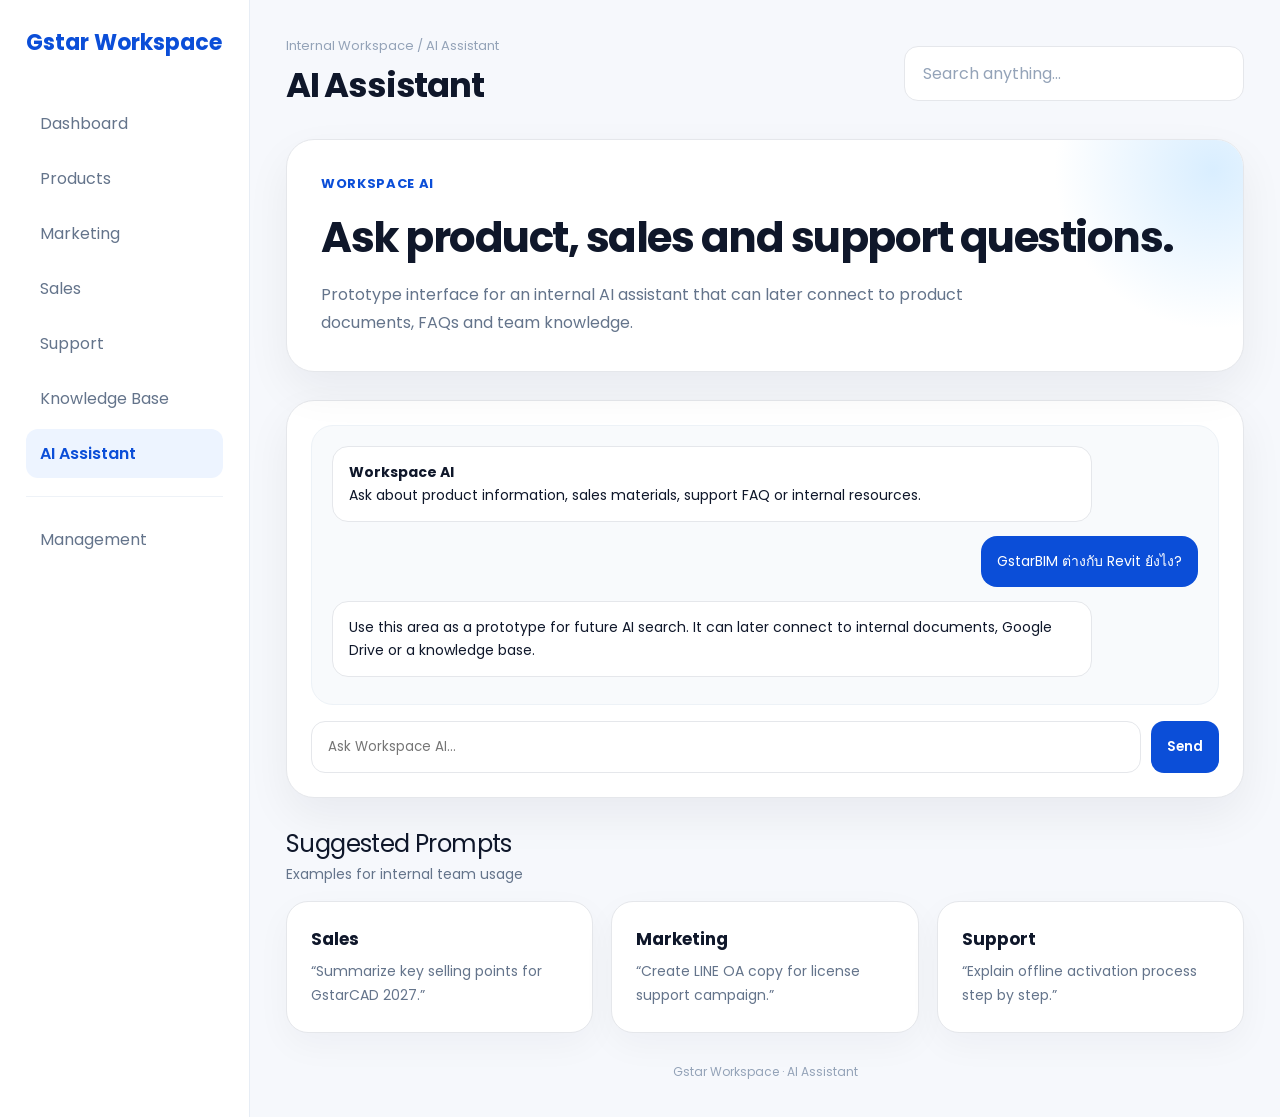
==== ai-assistant.html @ 8f8d91da "Add files via upload" ====
<!DOCTYPE html>
<html lang="en">
<head>
<meta charset="UTF-8">
<meta name="viewport" content="width=device-width,initial-scale=1">
<title>Gstar Workspace | AI Assistant</title>
<link href="https://fonts.googleapis.com/css2?family=Poppins:wght@400;500;600;700&display=swap" rel="stylesheet">
<style>
*{margin:0;padding:0;box-sizing:border-box}
:root{
--bg:#f6f8fc;--card:#fff;--text:#0f172a;--muted:#64748b;--line:#e5e7eb;
--blue:#0b4ed8;--blue2:#1f8fff;--soft:#edf4ff;--green:#10b981;--orange:#f97316;
--shadow:0 18px 45px rgba(15,23,42,.06)
}
body{font-family:Poppins,sans-serif;background:var(--bg);color:var(--text)}
.wrapper{display:grid;grid-template-columns:250px 1fr;min-height:100vh}
aside{background:#fff;border-right:1px solid #e7edf5;padding:26px}
.logo{font-size:22px;font-weight:700;color:var(--blue);margin-bottom:40px}
nav a{display:block;text-decoration:none;color:#64748b;padding:12px 14px;border-radius:12px;margin-bottom:6px}
nav a:hover,nav a.active{background:var(--soft);color:var(--blue);font-weight:600}
.divider{height:1px;background:#eef2f7;margin:18px 0}
main{padding:36px;max-width:1500px;width:100%}
.top{display:flex;justify-content:space-between;align-items:center;margin-bottom:28px;gap:18px}
.crumb{font-size:13px;color:#94a3b8;margin-bottom:4px}
h1{font-size:34px;letter-spacing:-1.2px}
.search{background:#fff;border:1px solid var(--line);border-radius:14px;padding:14px 18px;width:340px;color:#94a3b8}
.hero{background:#fff;border:1px solid var(--line);border-radius:28px;padding:34px;box-shadow:var(--shadow);margin-bottom:26px;position:relative;overflow:hidden}
.hero:after{content:"";position:absolute;right:-130px;top:-130px;width:320px;height:320px;background:radial-gradient(circle,#d9eeff 0%,transparent 70%)}
.kicker{color:var(--blue);font-weight:700;font-size:13px;text-transform:uppercase;letter-spacing:.05em;margin-bottom:12px}
.hero h2{font-size:42px;letter-spacing:-1.5px;margin-bottom:12px;position:relative;z-index:1}
.hero p{color:var(--muted);line-height:1.75;max-width:720px;position:relative;z-index:1}
.section{margin-top:28px}
.section-head{display:flex;justify-content:space-between;align-items:end;margin-bottom:16px;gap:16px}
.section h2,.section-title{font-size:24px;letter-spacing:-.6px}
.section-desc{font-size:14px;color:var(--muted);margin-top:3px}
.grid-4{display:grid;grid-template-columns:repeat(4,1fr);gap:18px}
.grid-3{display:grid;grid-template-columns:repeat(3,1fr);gap:18px}
.grid-2{display:grid;grid-template-columns:repeat(2,1fr);gap:18px}
.card{background:#fff;border:1px solid var(--line);border-radius:22px;padding:24px;box-shadow:0 12px 35px rgba(15,23,42,.04);transition:.2s}
.card:hover{transform:translateY(-3px);box-shadow:0 18px 45px rgba(15,23,42,.08)}
.icon{width:46px;height:46px;border-radius:14px;background:var(--soft);display:flex;align-items:center;justify-content:center;margin-bottom:16px;font-weight:700;color:var(--blue)}
.card h3{font-size:17px;margin-bottom:8px}
.card p{color:var(--muted);font-size:14px;line-height:1.7}
.tag{display:inline-flex;margin-top:14px;padding:6px 10px;border-radius:999px;background:#f1f5f9;color:#475569;font-size:12px;font-weight:600}
.tag.blue{background:var(--soft);color:var(--blue)}
.list{display:grid;gap:12px}
.list-item{display:flex;justify-content:space-between;gap:14px;align-items:center;background:#fff;border:1px solid var(--line);border-radius:18px;padding:16px 18px}
.list-item strong{font-size:14px}
.list-item span{display:block;font-size:12px;color:var(--muted);margin-top:3px}
.btn{display:inline-flex;align-items:center;justify-content:center;text-decoration:none;border:none;border-radius:13px;padding:12px 16px;font-weight:600;font-family:inherit;cursor:pointer}
.btn.primary{background:var(--blue);color:#fff}
.btn.secondary{background:#fff;color:#334155;border:1px solid var(--line)}
.footer{margin-top:30px;text-align:center;font-size:12px;color:#94a3b8}
@media(max-width:1100px){
.wrapper{grid-template-columns:1fr}
aside{border-right:none;border-bottom:1px solid #eee}
.grid-4{grid-template-columns:repeat(2,1fr)}
.grid-3,.grid-2{grid-template-columns:1fr}
}
@media(max-width:700px){
main{padding:20px}.top,.section-head{align-items:flex-start;flex-direction:column}.search{width:100%}.hero h2{font-size:32px}.grid-4{grid-template-columns:1fr}
}
</style>
</head>
<body>
<div class="wrapper">
<aside><div class="logo">Gstar Workspace</div><nav>
<a href="index.html">Dashboard</a>
<a href="products.html">Products</a>
<a href="marketing.html">Marketing</a>
<a href="sales.html">Sales</a>
<a href="support.html">Support</a>
<a href="knowledge.html">Knowledge Base</a>
<a class="active" href="ai-assistant.html">AI Assistant</a>
<div class="divider"></div>
<a href="Gstar-Management.html">Management</a>
</nav></aside>
<main>
<div class="top">
<div>
<div class="crumb">Internal Workspace / AI Assistant</div>
<h1>AI Assistant</h1>
</div>
<div class="search">Search anything...</div>
</div>

<section class="hero">
<div class="kicker">Workspace AI</div>
<h2>Ask product, sales and support questions.</h2>
<p>Prototype interface for an internal AI assistant that can later connect to product documents, FAQs and team knowledge.</p>
</section>


<style>
.chat-box{background:#fff;border:1px solid var(--line);border-radius:28px;padding:24px;box-shadow:var(--shadow)}
.chat-area{min-height:280px;background:#f8fafc;border:1px solid #edf2f7;border-radius:22px;padding:20px;display:grid;align-content:start;gap:14px;margin-bottom:16px}
.bubble{max-width:760px;padding:14px 16px;border-radius:16px;font-size:14px;line-height:1.65}
.bubble.ai{background:#fff;border:1px solid var(--line)}
.bubble.user{background:var(--blue);color:#fff;margin-left:auto}
.prompt-row{display:flex;gap:10px}
.prompt-row input{flex:1;border:1px solid var(--line);border-radius:14px;padding:15px 16px;font-family:inherit}
</style>
<section class="section">
<div class="chat-box">
<div class="chat-area">
<div class="bubble ai"><strong>Workspace AI</strong><br>Ask about product information, sales materials, support FAQ or internal resources.</div>
<div class="bubble user">GstarBIM ต่างกับ Revit ยังไง?</div>
<div class="bubble ai">Use this area as a prototype for future AI search. It can later connect to internal documents, Google Drive or a knowledge base.</div>
</div>
<div class="prompt-row">
<input placeholder="Ask Workspace AI...">
<button class="btn primary">Send</button>
</div>
</div>
</section>
<section class="section">
<div class="section-head"><div><div class="section-title">Suggested Prompts</div><div class="section-desc">Examples for internal team usage</div></div></div>
<div class="grid-3">
<div class="card"><h3>Sales</h3><p>“Summarize key selling points for GstarCAD 2027.”</p></div>
<div class="card"><h3>Marketing</h3><p>“Create LINE OA copy for license support campaign.”</p></div>
<div class="card"><h3>Support</h3><p>“Explain offline activation process step by step.”</p></div>
</div>
</section>


<div class="footer">Gstar Workspace · AI Assistant</div>
</main>
</div>
</body>
</html>
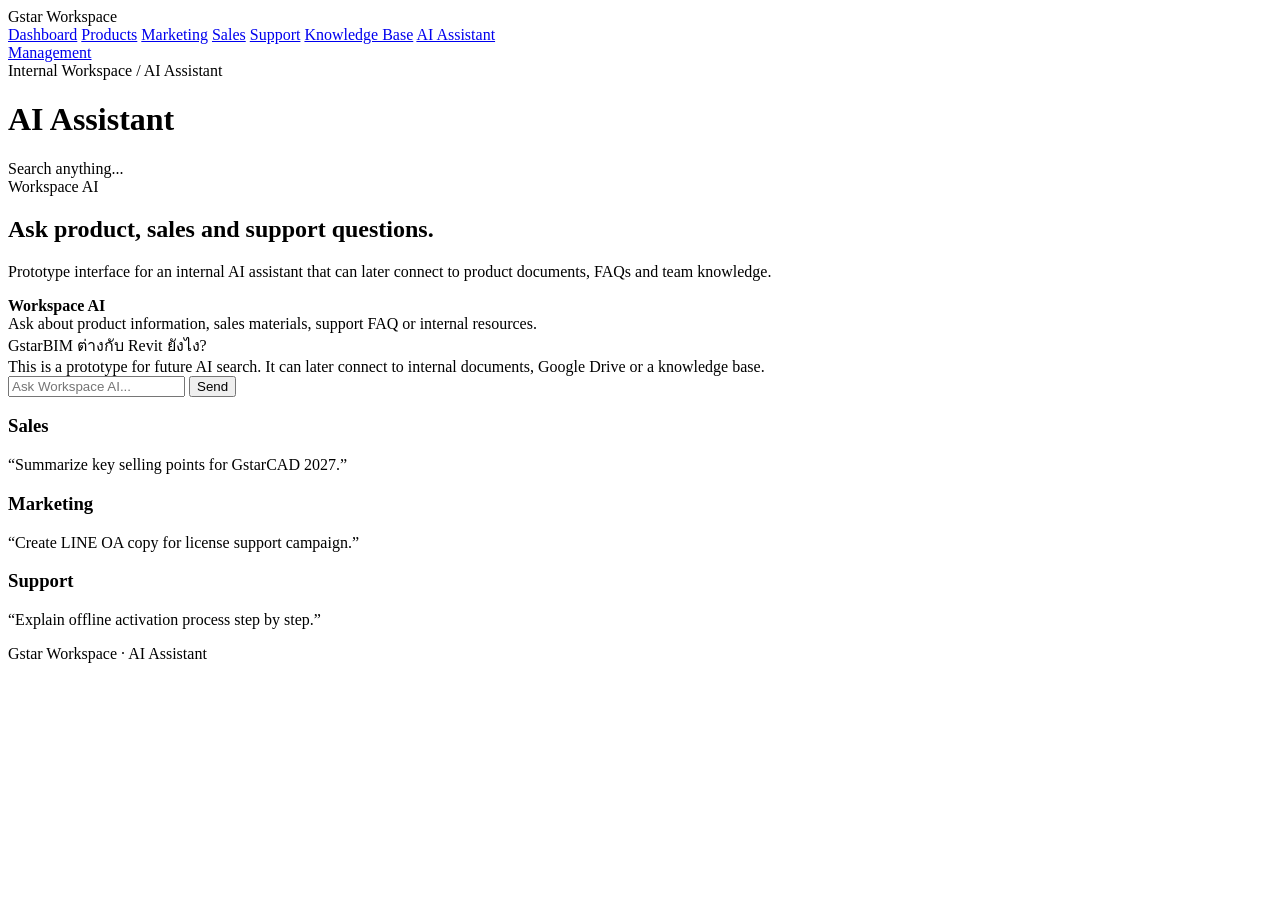
==== commit 6ab4e89a: "Add files via upload" ====
--- a/ai-assistant.html
+++ b/ai-assistant.html
@@ -5,66 +5,11 @@
 <meta name="viewport" content="width=device-width,initial-scale=1">
 <title>Gstar Workspace | AI Assistant</title>
 <link href="https://fonts.googleapis.com/css2?family=Poppins:wght@400;500;600;700&display=swap" rel="stylesheet">
-<style>
-*{margin:0;padding:0;box-sizing:border-box}
-:root{
---bg:#f6f8fc;--card:#fff;--text:#0f172a;--muted:#64748b;--line:#e5e7eb;
---blue:#0b4ed8;--blue2:#1f8fff;--soft:#edf4ff;--green:#10b981;--orange:#f97316;
---shadow:0 18px 45px rgba(15,23,42,.06)
-}
-body{font-family:Poppins,sans-serif;background:var(--bg);color:var(--text)}
-.wrapper{display:grid;grid-template-columns:250px 1fr;min-height:100vh}
-aside{background:#fff;border-right:1px solid #e7edf5;padding:26px}
-.logo{font-size:22px;font-weight:700;color:var(--blue);margin-bottom:40px}
-nav a{display:block;text-decoration:none;color:#64748b;padding:12px 14px;border-radius:12px;margin-bottom:6px}
-nav a:hover,nav a.active{background:var(--soft);color:var(--blue);font-weight:600}
-.divider{height:1px;background:#eef2f7;margin:18px 0}
-main{padding:36px;max-width:1500px;width:100%}
-.top{display:flex;justify-content:space-between;align-items:center;margin-bottom:28px;gap:18px}
-.crumb{font-size:13px;color:#94a3b8;margin-bottom:4px}
-h1{font-size:34px;letter-spacing:-1.2px}
-.search{background:#fff;border:1px solid var(--line);border-radius:14px;padding:14px 18px;width:340px;color:#94a3b8}
-.hero{background:#fff;border:1px solid var(--line);border-radius:28px;padding:34px;box-shadow:var(--shadow);margin-bottom:26px;position:relative;overflow:hidden}
-.hero:after{content:"";position:absolute;right:-130px;top:-130px;width:320px;height:320px;background:radial-gradient(circle,#d9eeff 0%,transparent 70%)}
-.kicker{color:var(--blue);font-weight:700;font-size:13px;text-transform:uppercase;letter-spacing:.05em;margin-bottom:12px}
-.hero h2{font-size:42px;letter-spacing:-1.5px;margin-bottom:12px;position:relative;z-index:1}
-.hero p{color:var(--muted);line-height:1.75;max-width:720px;position:relative;z-index:1}
-.section{margin-top:28px}
-.section-head{display:flex;justify-content:space-between;align-items:end;margin-bottom:16px;gap:16px}
-.section h2,.section-title{font-size:24px;letter-spacing:-.6px}
-.section-desc{font-size:14px;color:var(--muted);margin-top:3px}
-.grid-4{display:grid;grid-template-columns:repeat(4,1fr);gap:18px}
-.grid-3{display:grid;grid-template-columns:repeat(3,1fr);gap:18px}
-.grid-2{display:grid;grid-template-columns:repeat(2,1fr);gap:18px}
-.card{background:#fff;border:1px solid var(--line);border-radius:22px;padding:24px;box-shadow:0 12px 35px rgba(15,23,42,.04);transition:.2s}
-.card:hover{transform:translateY(-3px);box-shadow:0 18px 45px rgba(15,23,42,.08)}
-.icon{width:46px;height:46px;border-radius:14px;background:var(--soft);display:flex;align-items:center;justify-content:center;margin-bottom:16px;font-weight:700;color:var(--blue)}
-.card h3{font-size:17px;margin-bottom:8px}
-.card p{color:var(--muted);font-size:14px;line-height:1.7}
-.tag{display:inline-flex;margin-top:14px;padding:6px 10px;border-radius:999px;background:#f1f5f9;color:#475569;font-size:12px;font-weight:600}
-.tag.blue{background:var(--soft);color:var(--blue)}
-.list{display:grid;gap:12px}
-.list-item{display:flex;justify-content:space-between;gap:14px;align-items:center;background:#fff;border:1px solid var(--line);border-radius:18px;padding:16px 18px}
-.list-item strong{font-size:14px}
-.list-item span{display:block;font-size:12px;color:var(--muted);margin-top:3px}
-.btn{display:inline-flex;align-items:center;justify-content:center;text-decoration:none;border:none;border-radius:13px;padding:12px 16px;font-weight:600;font-family:inherit;cursor:pointer}
-.btn.primary{background:var(--blue);color:#fff}
-.btn.secondary{background:#fff;color:#334155;border:1px solid var(--line)}
-.footer{margin-top:30px;text-align:center;font-size:12px;color:#94a3b8}
-@media(max-width:1100px){
-.wrapper{grid-template-columns:1fr}
-aside{border-right:none;border-bottom:1px solid #eee}
-.grid-4{grid-template-columns:repeat(2,1fr)}
-.grid-3,.grid-2{grid-template-columns:1fr}
-}
-@media(max-width:700px){
-main{padding:20px}.top,.section-head{align-items:flex-start;flex-direction:column}.search{width:100%}.hero h2{font-size:32px}.grid-4{grid-template-columns:1fr}
-}
-</style>
+<link rel="stylesheet" href="assets/css/style.css">
 </head>
 <body>
 <div class="wrapper">
-<aside><div class="logo">Gstar Workspace</div><nav>
+<aside class="sidebar"><div class="logo">Gstar Workspace</div><nav class="nav">
 <a href="index.html">Dashboard</a>
 <a href="products.html">Products</a>
 <a href="marketing.html">Marketing</a>
@@ -75,7 +20,7 @@
 <div class="divider"></div>
 <a href="Gstar-Management.html">Management</a>
 </nav></aside>
-<main>
+<main class="main">
 <div class="top">
 <div>
 <div class="crumb">Internal Workspace / AI Assistant</div>
@@ -83,29 +28,18 @@
 </div>
 <div class="search">Search anything...</div>
 </div>
-
 <section class="hero">
 <div class="kicker">Workspace AI</div>
 <h2>Ask product, sales and support questions.</h2>
 <p>Prototype interface for an internal AI assistant that can later connect to product documents, FAQs and team knowledge.</p>
 </section>
 
-
-<style>
-.chat-box{background:#fff;border:1px solid var(--line);border-radius:28px;padding:24px;box-shadow:var(--shadow)}
-.chat-area{min-height:280px;background:#f8fafc;border:1px solid #edf2f7;border-radius:22px;padding:20px;display:grid;align-content:start;gap:14px;margin-bottom:16px}
-.bubble{max-width:760px;padding:14px 16px;border-radius:16px;font-size:14px;line-height:1.65}
-.bubble.ai{background:#fff;border:1px solid var(--line)}
-.bubble.user{background:var(--blue);color:#fff;margin-left:auto}
-.prompt-row{display:flex;gap:10px}
-.prompt-row input{flex:1;border:1px solid var(--line);border-radius:14px;padding:15px 16px;font-family:inherit}
-</style>
 <section class="section">
 <div class="chat-box">
 <div class="chat-area">
 <div class="bubble ai"><strong>Workspace AI</strong><br>Ask about product information, sales materials, support FAQ or internal resources.</div>
 <div class="bubble user">GstarBIM ต่างกับ Revit ยังไง?</div>
-<div class="bubble ai">Use this area as a prototype for future AI search. It can later connect to internal documents, Google Drive or a knowledge base.</div>
+<div class="bubble ai">This is a prototype for future AI search. It can later connect to internal documents, Google Drive or a knowledge base.</div>
 </div>
 <div class="prompt-row">
 <input placeholder="Ask Workspace AI...">
@@ -113,18 +47,15 @@
 </div>
 </div>
 </section>
-<section class="section">
-<div class="section-head"><div><div class="section-title">Suggested Prompts</div><div class="section-desc">Examples for internal team usage</div></div></div>
-<div class="grid-3">
+<section class="section"><div class="grid-3">
 <div class="card"><h3>Sales</h3><p>“Summarize key selling points for GstarCAD 2027.”</p></div>
 <div class="card"><h3>Marketing</h3><p>“Create LINE OA copy for license support campaign.”</p></div>
 <div class="card"><h3>Support</h3><p>“Explain offline activation process step by step.”</p></div>
-</div>
-</section>
-
+</div></section>
 
 <div class="footer">Gstar Workspace · AI Assistant</div>
 </main>
 </div>
+<script src="assets/js/app.js"></script>
 </body>
 </html>
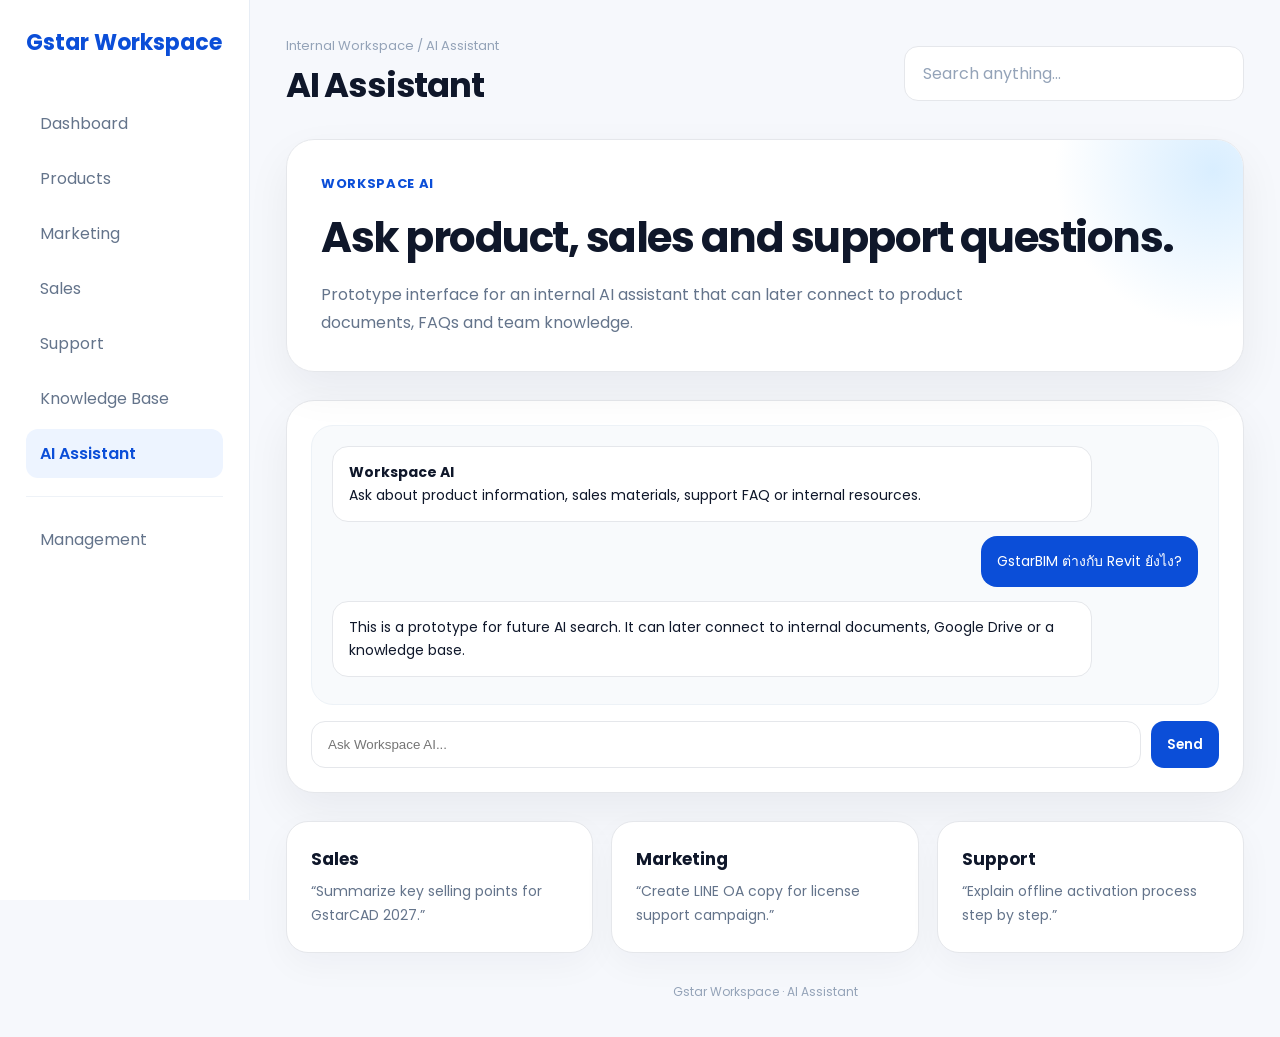
==== commit 009604a6: "Add files via upload" ====
--- a/ai-assistant.html
+++ b/ai-assistant.html
@@ -6,6 +6,7 @@
 <title>Gstar Workspace | AI Assistant</title>
 <link href="https://fonts.googleapis.com/css2?family=Poppins:wght@400;500;600;700&display=swap" rel="stylesheet">
 <link rel="stylesheet" href="assets/css/style.css">
+<link rel="icon" type="image/png" href="assets/img/favicon.png">
 </head>
 <body>
 <div class="wrapper">
@@ -18,7 +19,7 @@
 <a href="knowledge.html">Knowledge Base</a>
 <a class="active" href="ai-assistant.html">AI Assistant</a>
 <div class="divider"></div>
-<a href="Gstar-Management.html">Management</a>
+<a href="management-login.html">Management</a>
 </nav></aside>
 <main class="main">
 <div class="top">
--- a/assets/css/style.css
+++ b/assets/css/style.css
@@ -0,0 +1,433 @@
+*{margin:0;padding:0;box-sizing:border-box}
+:root{
+  --bg:#f6f8fc;
+  --card:#ffffff;
+  --text:#0f172a;
+  --muted:#64748b;
+  --line:#e5e7eb;
+  --blue:#0b4ed8;
+  --blue-2:#1f8fff;
+  --soft:#edf4ff;
+  --green:#10b981;
+  --orange:#f97316;
+  --red:#ef4444;
+  --shadow:0 18px 45px rgba(15,23,42,.06);
+  --radius:22px;
+}
+body{
+  font-family:Poppins,Arial,sans-serif;
+  background:var(--bg);
+  color:var(--text);
+}
+.wrapper{
+  display:grid;
+  grid-template-columns:250px 1fr;
+  min-height:100vh;
+}
+.sidebar{
+  background:#fff;
+  border-right:1px solid #e7edf5;
+  padding:26px;
+  position:sticky;
+  top:0;
+  height:100vh;
+}
+.logo{
+  font-size:22px;
+  font-weight:700;
+  color:var(--blue);
+  margin-bottom:40px;
+}
+.nav a{
+  display:block;
+  text-decoration:none;
+  color:#64748b;
+  padding:12px 14px;
+  border-radius:12px;
+  margin-bottom:6px;
+  transition:.2s ease;
+}
+.nav a:hover,.nav a.active{
+  background:var(--soft);
+  color:var(--blue);
+  font-weight:600;
+}
+.divider{
+  height:1px;
+  background:#eef2f7;
+  margin:18px 0;
+}
+.main{
+  padding:36px;
+  max-width:1500px;
+  width:100%;
+}
+.top{
+  display:flex;
+  justify-content:space-between;
+  align-items:center;
+  margin-bottom:28px;
+  gap:18px;
+}
+.crumb{
+  font-size:13px;
+  color:#94a3b8;
+  margin-bottom:4px;
+}
+h1{
+  font-size:34px;
+  letter-spacing:-1.2px;
+}
+.search{
+  background:#fff;
+  border:1px solid var(--line);
+  border-radius:14px;
+  padding:14px 18px;
+  width:340px;
+  color:#94a3b8;
+}
+.hero{
+  background:#fff;
+  border:1px solid var(--line);
+  border-radius:28px;
+  padding:34px;
+  box-shadow:var(--shadow);
+  margin-bottom:26px;
+  position:relative;
+  overflow:hidden;
+}
+.hero:after{
+  content:"";
+  position:absolute;
+  right:-130px;
+  top:-130px;
+  width:320px;
+  height:320px;
+  background:radial-gradient(circle,#d9eeff 0%,transparent 70%);
+}
+.kicker{
+  color:var(--blue);
+  font-weight:700;
+  font-size:13px;
+  text-transform:uppercase;
+  letter-spacing:.05em;
+  margin-bottom:12px;
+}
+.hero h2{
+  font-size:42px;
+  letter-spacing:-1.5px;
+  margin-bottom:12px;
+  position:relative;
+  z-index:1;
+}
+.hero p{
+  color:var(--muted);
+  line-height:1.75;
+  max-width:720px;
+  position:relative;
+  z-index:1;
+}
+.section{
+  margin-top:28px;
+}
+.section-head{
+  display:flex;
+  justify-content:space-between;
+  align-items:end;
+  margin-bottom:16px;
+  gap:16px;
+}
+.section-title{
+  font-size:24px;
+  letter-spacing:-.6px;
+  font-weight:700;
+}
+.section-desc{
+  font-size:14px;
+  color:var(--muted);
+  margin-top:3px;
+}
+.grid-4{display:grid;grid-template-columns:repeat(4,1fr);gap:18px}
+.grid-3{display:grid;grid-template-columns:repeat(3,1fr);gap:18px}
+.grid-2{display:grid;grid-template-columns:repeat(2,1fr);gap:18px}
+.card{
+  background:#fff;
+  border:1px solid var(--line);
+  border-radius:var(--radius);
+  padding:24px;
+  box-shadow:0 12px 35px rgba(15,23,42,.04);
+  transition:.2s ease;
+}
+.card:hover{
+  transform:translateY(-3px);
+  box-shadow:0 18px 45px rgba(15,23,42,.08);
+}
+.icon{
+  width:46px;
+  height:46px;
+  border-radius:14px;
+  background:var(--soft);
+  display:flex;
+  align-items:center;
+  justify-content:center;
+  margin-bottom:16px;
+  font-weight:700;
+  color:var(--blue);
+}
+.card h3{
+  font-size:17px;
+  margin-bottom:8px;
+}
+.card p{
+  color:var(--muted);
+  font-size:14px;
+  line-height:1.7;
+}
+.tag{
+  display:inline-flex;
+  margin-top:14px;
+  padding:6px 10px;
+  border-radius:999px;
+  background:#f1f5f9;
+  color:#475569;
+  font-size:12px;
+  font-weight:600;
+}
+.tag.blue{background:var(--soft);color:var(--blue)}
+.list{display:grid;gap:12px}
+.list-item{
+  display:flex;
+  justify-content:space-between;
+  gap:14px;
+  align-items:center;
+  background:#fff;
+  border:1px solid var(--line);
+  border-radius:18px;
+  padding:16px 18px;
+}
+.list-item strong{font-size:14px}
+.list-item span{display:block;font-size:12px;color:var(--muted);margin-top:3px}
+.btn{
+  display:inline-flex;
+  align-items:center;
+  justify-content:center;
+  text-decoration:none;
+  border:none;
+  border-radius:13px;
+  padding:12px 16px;
+  font-weight:600;
+  font-family:inherit;
+  cursor:pointer;
+}
+.btn.primary{background:var(--blue);color:#fff}
+.btn.secondary{background:#fff;color:#334155;border:1px solid var(--line)}
+.footer{
+  margin-top:30px;
+  text-align:center;
+  font-size:12px;
+  color:#94a3b8;
+}
+.admin-gate{
+  position:fixed;
+  inset:0;
+  z-index:9999;
+  display:grid;
+  place-items:center;
+  padding:24px;
+  background:rgba(246,248,252,.9);
+  backdrop-filter:blur(16px);
+}
+.admin-login{
+  width:min(420px,100%);
+  background:#fff;
+  border:1px solid var(--line);
+  border-radius:28px;
+  padding:32px;
+  box-shadow:0 30px 90px rgba(15,23,42,.14);
+}
+.admin-login h2{font-size:28px;margin-bottom:8px}
+.admin-login p{color:var(--muted);font-size:14px;line-height:1.65;margin-bottom:20px}
+.admin-login input{
+  width:100%;
+  border:1px solid var(--line);
+  border-radius:14px;
+  padding:14px 16px;
+  margin-bottom:12px;
+}
+.error{
+  display:none;
+  color:var(--red);
+  font-size:13px;
+  font-weight:600;
+  margin-top:10px;
+}
+.error.show{display:block}.chat-box{
+  background:#fff;
+  border:1px solid var(--line);
+  border-radius:28px;
+  padding:24px;
+  box-shadow:var(--shadow);
+}
+.chat-area{
+  min-height:280px;
+  background:#f8fafc;
+  border:1px solid #edf2f7;
+  border-radius:22px;
+  padding:20px;
+  display:grid;
+  align-content:start;
+  gap:14px;
+  margin-bottom:16px;
+}
+.bubble{
+  max-width:760px;
+  padding:14px 16px;
+  border-radius:16px;
+  font-size:14px;
+  line-height:1.65;
+}
+.bubble.ai{background:#fff;border:1px solid var(--line)}
+.bubble.user{background:var(--blue);color:#fff;margin-left:auto}
+.prompt-row{display:flex;gap:10px}
+.prompt-row input{
+  flex:1;
+  border:1px solid var(--line);
+  border-radius:14px;
+  padding:15px 16px;
+}
+@media(max-width:1100px){
+  .wrapper{grid-template-columns:1fr}
+  .sidebar{position:relative;height:auto;border-right:none;border-bottom:1px solid #eee}
+  .grid-4{grid-template-columns:repeat(2,1fr)}
+  .grid-3,.grid-2{grid-template-columns:1fr}
+}
+@media(max-width:700px){
+  .main{padding:20px}
+  .top,.section-head{align-items:flex-start;flex-direction:column}
+  .search{width:100%}
+  .hero h2{font-size:32px}
+  .grid-4{grid-template-columns:1fr}
+  .prompt-row{flex-direction:column}
+}
+
+/* Management Login Page */
+.login-page{
+  min-height:100vh;
+  display:grid;
+  grid-template-columns:1.1fr .9fr;
+  background:
+    radial-gradient(circle at top left, rgba(11,78,216,.14), transparent 30%),
+    radial-gradient(circle at bottom right, rgba(31,143,255,.14), transparent 32%),
+    var(--bg);
+}
+.login-brand-panel{
+  padding:56px;
+  display:flex;
+  flex-direction:column;
+  justify-content:space-between;
+}
+.login-logo{
+  font-size:24px;
+  font-weight:700;
+  color:var(--blue);
+}
+.login-copy{
+  max-width:680px;
+}
+.login-copy .kicker{
+  margin-bottom:16px;
+}
+.login-copy h1{
+  font-size:64px;
+  line-height:.98;
+  letter-spacing:-3px;
+  margin-bottom:20px;
+}
+.login-copy p{
+  color:var(--muted);
+  font-size:17px;
+  line-height:1.8;
+  max-width:620px;
+}
+.login-side{
+  display:grid;
+  place-items:center;
+  padding:40px;
+}
+.login-card{
+  width:min(430px,100%);
+  background:#fff;
+  border:1px solid var(--line);
+  border-radius:30px;
+  padding:34px;
+  box-shadow:0 30px 90px rgba(15,23,42,.12);
+}
+.login-card h2{
+  font-size:30px;
+  letter-spacing:-1px;
+  margin-bottom:8px;
+}
+.login-card p{
+  color:var(--muted);
+  font-size:14px;
+  line-height:1.65;
+  margin-bottom:22px;
+}
+.login-card label{
+  display:block;
+  font-size:13px;
+  font-weight:600;
+  color:#475569;
+  margin-bottom:8px;
+}
+.login-card input{
+  width:100%;
+  border:1px solid var(--line);
+  border-radius:14px;
+  padding:15px 16px;
+  font-family:inherit;
+  margin-bottom:12px;
+}
+.login-card .btn{
+  width:100%;
+}
+.login-error{
+  display:none;
+  color:var(--red);
+  font-size:13px;
+  font-weight:600;
+  margin-top:12px;
+}
+.login-error.show{
+  display:block;
+}
+.login-note{
+  margin-top:18px;
+  padding-top:18px;
+  border-top:1px solid var(--line);
+  color:#94a3b8;
+  font-size:12px;
+  line-height:1.6;
+}
+.back-link{
+  display:inline-flex;
+  margin-top:24px;
+  color:var(--blue);
+  text-decoration:none;
+  font-weight:600;
+  font-size:14px;
+}
+@media(max-width:900px){
+  .login-page{
+    grid-template-columns:1fr;
+  }
+  .login-brand-panel{
+    padding:32px 24px 10px;
+  }
+  .login-copy h1{
+    font-size:42px;
+  }
+  .login-side{
+    padding:24px;
+  }
+}
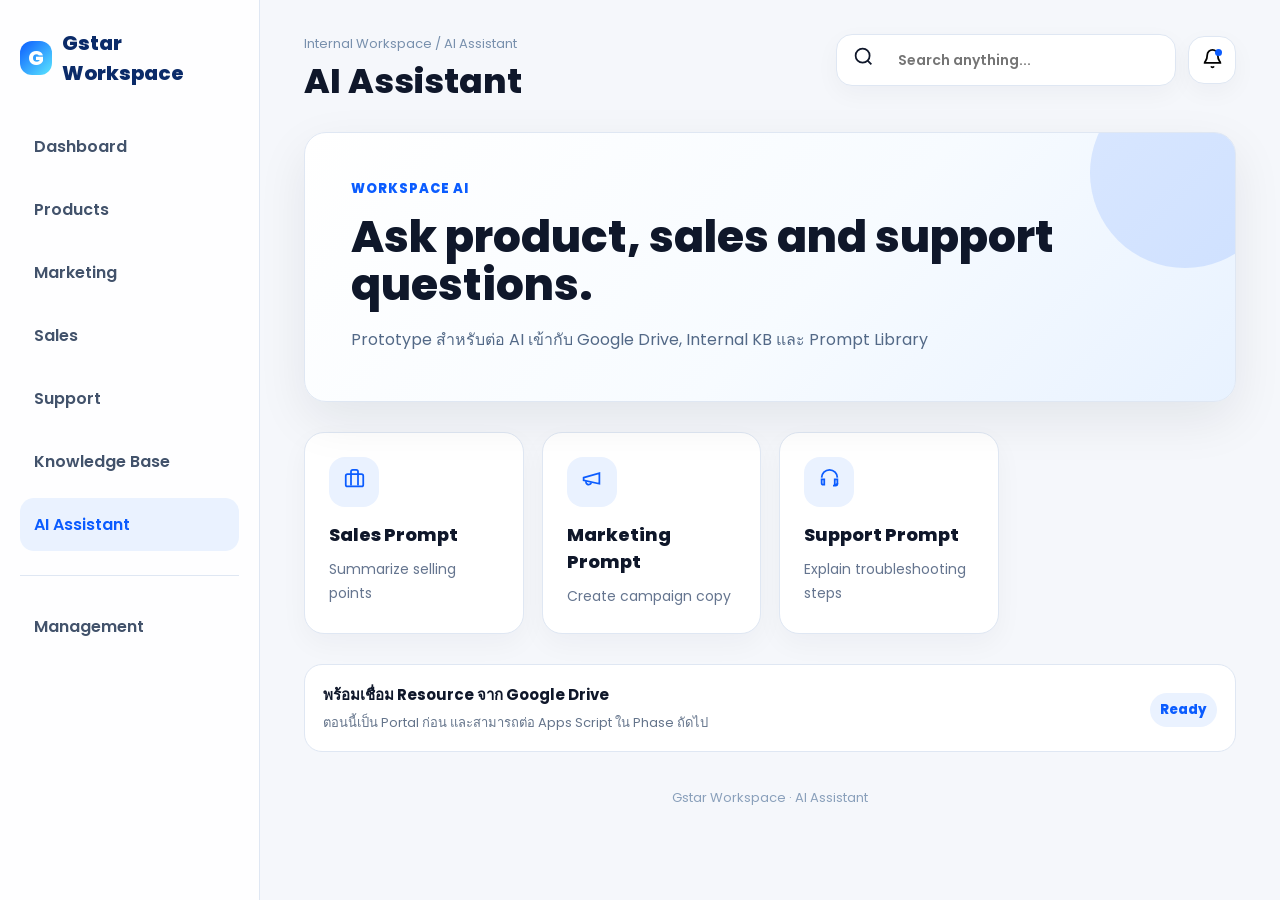
==== commit 943f5cdd: "Add files via upload" ====
--- a/ai-assistant.html
+++ b/ai-assistant.html
@@ -2,61 +2,37 @@
 <html lang="en">
 <head>
 <meta charset="UTF-8">
-<meta name="viewport" content="width=device-width,initial-scale=1">
+<meta name="viewport" content="width=device-width, initial-scale=1">
 <title>Gstar Workspace | AI Assistant</title>
-<link href="https://fonts.googleapis.com/css2?family=Poppins:wght@400;500;600;700&display=swap" rel="stylesheet">
+<link rel="preconnect" href="https://fonts.googleapis.com">
+<link rel="preconnect" href="https://fonts.gstatic.com" crossorigin>
+<link href="https://fonts.googleapis.com/css2?family=Poppins:wght@400;500;600;700;800&display=swap" rel="stylesheet">
 <link rel="stylesheet" href="assets/css/style.css">
 <link rel="icon" type="image/png" href="assets/img/favicon.png">
 </head>
 <body>
 <div class="wrapper">
-<aside class="sidebar"><div class="logo">Gstar Workspace</div><nav class="nav">
-<a href="index.html">Dashboard</a>
-<a href="products.html">Products</a>
-<a href="marketing.html">Marketing</a>
-<a href="sales.html">Sales</a>
-<a href="support.html">Support</a>
-<a href="knowledge.html">Knowledge Base</a>
-<a class="active" href="ai-assistant.html">AI Assistant</a>
-<div class="divider"></div>
-<a href="management-login.html">Management</a>
-</nav></aside>
-<main class="main">
-<div class="top">
-<div>
-<div class="crumb">Internal Workspace / AI Assistant</div>
-<h1>AI Assistant</h1>
-</div>
-<div class="search">Search anything...</div>
-</div>
-<section class="hero">
-<div class="kicker">Workspace AI</div>
-<h2>Ask product, sales and support questions.</h2>
-<p>Prototype interface for an internal AI assistant that can later connect to product documents, FAQs and team knowledge.</p>
-</section>
-
-<section class="section">
-<div class="chat-box">
-<div class="chat-area">
-<div class="bubble ai"><strong>Workspace AI</strong><br>Ask about product information, sales materials, support FAQ or internal resources.</div>
-<div class="bubble user">GstarBIM ต่างกับ Revit ยังไง?</div>
-<div class="bubble ai">This is a prototype for future AI search. It can later connect to internal documents, Google Drive or a knowledge base.</div>
-</div>
-<div class="prompt-row">
-<input placeholder="Ask Workspace AI...">
-<button class="btn primary">Send</button>
-</div>
-</div>
-</section>
-<section class="section"><div class="grid-3">
-<div class="card"><h3>Sales</h3><p>“Summarize key selling points for GstarCAD 2027.”</p></div>
-<div class="card"><h3>Marketing</h3><p>“Create LINE OA copy for license support campaign.”</p></div>
-<div class="card"><h3>Support</h3><p>“Explain offline activation process step by step.”</p></div>
-</div></section>
-
-<div class="footer">Gstar Workspace · AI Assistant</div>
-</main>
+  <aside class="sidebar">
+    <a class="brand" href="index.html"><span class="brand-mark">G</span><span>Gstar Workspace</span></a>
+    <nav class="nav"><a class="" href="index.html">Dashboard</a>
+<a class="" href="products.html">Products</a>
+<a class="" href="marketing.html">Marketing</a>
+<a class="" href="sales.html">Sales</a>
+<a class="" href="support.html">Support</a>
+<a class="" href="knowledge.html">Knowledge Base</a>
+<a class="active" href="ai-assistant.html">AI Assistant</a><div class="divider"></div><a class="" href="management-login.html">Management</a></nav>
+  </aside>
+  <main class="main">
+    <header class="topbar">
+      <div><div class="crumb">Internal Workspace / AI Assistant</div><h1>AI Assistant</h1></div>
+      <div class="top-actions"><div class="search-shell"><span data-icon="search"></span><input id="globalSearch" type="search" placeholder="Search anything..." autocomplete="off"><div id="globalSearchResults" class="search-results"></div></div><button class="icon-btn" id="bellButton" aria-label="Notifications"><span data-icon="bell"></span><span class="dot"></span></button></div>
+    </header>
+    <div class="notification-panel" id="notificationPanel"><div class="panel-title">Latest Updates</div><div id="notificationItems"></div><a class="panel-link" href="Gstar-Management.html">Manage announcements →</a></div>
+    <section class="hero"><div class="kicker">Workspace AI</div><h2>Ask product, sales and support questions.</h2><p>Prototype สำหรับต่อ AI เข้ากับ Google Drive, Internal KB และ Prompt Library</p></section><section class="section"><div class="grid-4"><div class="card"><div class="icon-badge"><span data-icon="briefcase"></span></div><h3>Sales Prompt</h3><p>Summarize selling points</p></div><div class="card"><div class="icon-badge"><span data-icon="megaphone"></span></div><h3>Marketing Prompt</h3><p>Create campaign copy</p></div><div class="card"><div class="icon-badge"><span data-icon="headset"></span></div><h3>Support Prompt</h3><p>Explain troubleshooting steps</p></div></div></section><section class="section"><div class="list"><div class="list-item"><div><strong>พร้อมเชื่อม Resource จาก Google Drive</strong><span>ตอนนี้เป็น Portal ก่อน และสามารถต่อ Apps Script ใน Phase ถัดไป</span></div><span class="tag blue">Ready</span></div></div></section>
+    <footer class="footer">Gstar Workspace · AI Assistant</footer>
+  </main>
 </div>
 <script src="assets/js/app.js"></script>
+
 </body>
 </html>
--- a/assets/css/style.css
+++ b/assets/css/style.css
@@ -1,433 +1,2 @@
-*{margin:0;padding:0;box-sizing:border-box}
-:root{
-  --bg:#f6f8fc;
-  --card:#ffffff;
-  --text:#0f172a;
-  --muted:#64748b;
-  --line:#e5e7eb;
-  --blue:#0b4ed8;
-  --blue-2:#1f8fff;
-  --soft:#edf4ff;
-  --green:#10b981;
-  --orange:#f97316;
-  --red:#ef4444;
-  --shadow:0 18px 45px rgba(15,23,42,.06);
-  --radius:22px;
-}
-body{
-  font-family:Poppins,Arial,sans-serif;
-  background:var(--bg);
-  color:var(--text);
-}
-.wrapper{
-  display:grid;
-  grid-template-columns:250px 1fr;
-  min-height:100vh;
-}
-.sidebar{
-  background:#fff;
-  border-right:1px solid #e7edf5;
-  padding:26px;
-  position:sticky;
-  top:0;
-  height:100vh;
-}
-.logo{
-  font-size:22px;
-  font-weight:700;
-  color:var(--blue);
-  margin-bottom:40px;
-}
-.nav a{
-  display:block;
-  text-decoration:none;
-  color:#64748b;
-  padding:12px 14px;
-  border-radius:12px;
-  margin-bottom:6px;
-  transition:.2s ease;
-}
-.nav a:hover,.nav a.active{
-  background:var(--soft);
-  color:var(--blue);
-  font-weight:600;
-}
-.divider{
-  height:1px;
-  background:#eef2f7;
-  margin:18px 0;
-}
-.main{
-  padding:36px;
-  max-width:1500px;
-  width:100%;
-}
-.top{
-  display:flex;
-  justify-content:space-between;
-  align-items:center;
-  margin-bottom:28px;
-  gap:18px;
-}
-.crumb{
-  font-size:13px;
-  color:#94a3b8;
-  margin-bottom:4px;
-}
-h1{
-  font-size:34px;
-  letter-spacing:-1.2px;
-}
-.search{
-  background:#fff;
-  border:1px solid var(--line);
-  border-radius:14px;
-  padding:14px 18px;
-  width:340px;
-  color:#94a3b8;
-}
-.hero{
-  background:#fff;
-  border:1px solid var(--line);
-  border-radius:28px;
-  padding:34px;
-  box-shadow:var(--shadow);
-  margin-bottom:26px;
-  position:relative;
-  overflow:hidden;
-}
-.hero:after{
-  content:"";
-  position:absolute;
-  right:-130px;
-  top:-130px;
-  width:320px;
-  height:320px;
-  background:radial-gradient(circle,#d9eeff 0%,transparent 70%);
-}
-.kicker{
-  color:var(--blue);
-  font-weight:700;
-  font-size:13px;
-  text-transform:uppercase;
-  letter-spacing:.05em;
-  margin-bottom:12px;
-}
-.hero h2{
-  font-size:42px;
-  letter-spacing:-1.5px;
-  margin-bottom:12px;
-  position:relative;
-  z-index:1;
-}
-.hero p{
-  color:var(--muted);
-  line-height:1.75;
-  max-width:720px;
-  position:relative;
-  z-index:1;
-}
-.section{
-  margin-top:28px;
-}
-.section-head{
-  display:flex;
-  justify-content:space-between;
-  align-items:end;
-  margin-bottom:16px;
-  gap:16px;
-}
-.section-title{
-  font-size:24px;
-  letter-spacing:-.6px;
-  font-weight:700;
-}
-.section-desc{
-  font-size:14px;
-  color:var(--muted);
-  margin-top:3px;
-}
-.grid-4{display:grid;grid-template-columns:repeat(4,1fr);gap:18px}
-.grid-3{display:grid;grid-template-columns:repeat(3,1fr);gap:18px}
-.grid-2{display:grid;grid-template-columns:repeat(2,1fr);gap:18px}
-.card{
-  background:#fff;
-  border:1px solid var(--line);
-  border-radius:var(--radius);
-  padding:24px;
-  box-shadow:0 12px 35px rgba(15,23,42,.04);
-  transition:.2s ease;
-}
-.card:hover{
-  transform:translateY(-3px);
-  box-shadow:0 18px 45px rgba(15,23,42,.08);
-}
-.icon{
-  width:46px;
-  height:46px;
-  border-radius:14px;
-  background:var(--soft);
-  display:flex;
-  align-items:center;
-  justify-content:center;
-  margin-bottom:16px;
-  font-weight:700;
-  color:var(--blue);
-}
-.card h3{
-  font-size:17px;
-  margin-bottom:8px;
-}
-.card p{
-  color:var(--muted);
-  font-size:14px;
-  line-height:1.7;
-}
-.tag{
-  display:inline-flex;
-  margin-top:14px;
-  padding:6px 10px;
-  border-radius:999px;
-  background:#f1f5f9;
-  color:#475569;
-  font-size:12px;
-  font-weight:600;
-}
-.tag.blue{background:var(--soft);color:var(--blue)}
-.list{display:grid;gap:12px}
-.list-item{
-  display:flex;
-  justify-content:space-between;
-  gap:14px;
-  align-items:center;
-  background:#fff;
-  border:1px solid var(--line);
-  border-radius:18px;
-  padding:16px 18px;
-}
-.list-item strong{font-size:14px}
-.list-item span{display:block;font-size:12px;color:var(--muted);margin-top:3px}
-.btn{
-  display:inline-flex;
-  align-items:center;
-  justify-content:center;
-  text-decoration:none;
-  border:none;
-  border-radius:13px;
-  padding:12px 16px;
-  font-weight:600;
-  font-family:inherit;
-  cursor:pointer;
-}
-.btn.primary{background:var(--blue);color:#fff}
-.btn.secondary{background:#fff;color:#334155;border:1px solid var(--line)}
-.footer{
-  margin-top:30px;
-  text-align:center;
-  font-size:12px;
-  color:#94a3b8;
-}
-.admin-gate{
-  position:fixed;
-  inset:0;
-  z-index:9999;
-  display:grid;
-  place-items:center;
-  padding:24px;
-  background:rgba(246,248,252,.9);
-  backdrop-filter:blur(16px);
-}
-.admin-login{
-  width:min(420px,100%);
-  background:#fff;
-  border:1px solid var(--line);
-  border-radius:28px;
-  padding:32px;
-  box-shadow:0 30px 90px rgba(15,23,42,.14);
-}
-.admin-login h2{font-size:28px;margin-bottom:8px}
-.admin-login p{color:var(--muted);font-size:14px;line-height:1.65;margin-bottom:20px}
-.admin-login input{
-  width:100%;
-  border:1px solid var(--line);
-  border-radius:14px;
-  padding:14px 16px;
-  margin-bottom:12px;
-}
-.error{
-  display:none;
-  color:var(--red);
-  font-size:13px;
-  font-weight:600;
-  margin-top:10px;
-}
-.error.show{display:block}.chat-box{
-  background:#fff;
-  border:1px solid var(--line);
-  border-radius:28px;
-  padding:24px;
-  box-shadow:var(--shadow);
-}
-.chat-area{
-  min-height:280px;
-  background:#f8fafc;
-  border:1px solid #edf2f7;
-  border-radius:22px;
-  padding:20px;
-  display:grid;
-  align-content:start;
-  gap:14px;
-  margin-bottom:16px;
-}
-.bubble{
-  max-width:760px;
-  padding:14px 16px;
-  border-radius:16px;
-  font-size:14px;
-  line-height:1.65;
-}
-.bubble.ai{background:#fff;border:1px solid var(--line)}
-.bubble.user{background:var(--blue);color:#fff;margin-left:auto}
-.prompt-row{display:flex;gap:10px}
-.prompt-row input{
-  flex:1;
-  border:1px solid var(--line);
-  border-radius:14px;
-  padding:15px 16px;
-}
-@media(max-width:1100px){
-  .wrapper{grid-template-columns:1fr}
-  .sidebar{position:relative;height:auto;border-right:none;border-bottom:1px solid #eee}
-  .grid-4{grid-template-columns:repeat(2,1fr)}
-  .grid-3,.grid-2{grid-template-columns:1fr}
-}
-@media(max-width:700px){
-  .main{padding:20px}
-  .top,.section-head{align-items:flex-start;flex-direction:column}
-  .search{width:100%}
-  .hero h2{font-size:32px}
-  .grid-4{grid-template-columns:1fr}
-  .prompt-row{flex-direction:column}
-}
 
-/* Management Login Page */
-.login-page{
-  min-height:100vh;
-  display:grid;
-  grid-template-columns:1.1fr .9fr;
-  background:
-    radial-gradient(circle at top left, rgba(11,78,216,.14), transparent 30%),
-    radial-gradient(circle at bottom right, rgba(31,143,255,.14), transparent 32%),
-    var(--bg);
-}
-.login-brand-panel{
-  padding:56px;
-  display:flex;
-  flex-direction:column;
-  justify-content:space-between;
-}
-.login-logo{
-  font-size:24px;
-  font-weight:700;
-  color:var(--blue);
-}
-.login-copy{
-  max-width:680px;
-}
-.login-copy .kicker{
-  margin-bottom:16px;
-}
-.login-copy h1{
-  font-size:64px;
-  line-height:.98;
-  letter-spacing:-3px;
-  margin-bottom:20px;
-}
-.login-copy p{
-  color:var(--muted);
-  font-size:17px;
-  line-height:1.8;
-  max-width:620px;
-}
-.login-side{
-  display:grid;
-  place-items:center;
-  padding:40px;
-}
-.login-card{
-  width:min(430px,100%);
-  background:#fff;
-  border:1px solid var(--line);
-  border-radius:30px;
-  padding:34px;
-  box-shadow:0 30px 90px rgba(15,23,42,.12);
-}
-.login-card h2{
-  font-size:30px;
-  letter-spacing:-1px;
-  margin-bottom:8px;
-}
-.login-card p{
-  color:var(--muted);
-  font-size:14px;
-  line-height:1.65;
-  margin-bottom:22px;
-}
-.login-card label{
-  display:block;
-  font-size:13px;
-  font-weight:600;
-  color:#475569;
-  margin-bottom:8px;
-}
-.login-card input{
-  width:100%;
-  border:1px solid var(--line);
-  border-radius:14px;
-  padding:15px 16px;
-  font-family:inherit;
-  margin-bottom:12px;
-}
-.login-card .btn{
-  width:100%;
-}
-.login-error{
-  display:none;
-  color:var(--red);
-  font-size:13px;
-  font-weight:600;
-  margin-top:12px;
-}
-.login-error.show{
-  display:block;
-}
-.login-note{
-  margin-top:18px;
-  padding-top:18px;
-  border-top:1px solid var(--line);
-  color:#94a3b8;
-  font-size:12px;
-  line-height:1.6;
-}
-.back-link{
-  display:inline-flex;
-  margin-top:24px;
-  color:var(--blue);
-  text-decoration:none;
-  font-weight:600;
-  font-size:14px;
-}
-@media(max-width:900px){
-  .login-page{
-    grid-template-columns:1fr;
-  }
-  .login-brand-panel{
-    padding:32px 24px 10px;
-  }
-  .login-copy h1{
-    font-size:42px;
-  }
-  .login-side{
-    padding:24px;
-  }
-}
+:root{--bg:#f5f7fb;--panel:#fff;--text:#0f172a;--muted:#64748b;--line:#dfe7f3;--blue:#0b5cff;--blue2:#eaf2ff;--shadow:0 18px 50px rgba(15,23,42,.08);--radius:22px}*{box-sizing:border-box}body{margin:0;font-family:Poppins,Arial,sans-serif;background:var(--bg);color:var(--text)}a{color:inherit}.wrapper{display:flex;min-height:100vh}.sidebar{width:260px;background:rgba(255,255,255,.86);border-right:1px solid var(--line);padding:28px 20px;position:fixed;inset:0 auto 0 0;backdrop-filter:blur(16px)}.brand{display:flex;align-items:center;gap:10px;font-weight:800;font-size:20px;text-decoration:none;color:#0b2b69}.brand-mark{width:34px;height:34px;border-radius:12px;background:linear-gradient(135deg,#0b5cff,#5be7ff);color:#fff;display:grid;place-items:center;font-weight:800}.nav{display:flex;flex-direction:column;gap:10px;margin-top:32px}.nav a{text-decoration:none;color:#42526b;font-weight:600;padding:14px 14px;border-radius:14px}.nav a:hover,.nav a.active{background:var(--blue2);color:var(--blue)}.divider{height:1px;background:var(--line);margin:14px 0}.main{margin-left:260px;width:calc(100% - 260px);padding:34px 44px 28px}.topbar{display:flex;justify-content:space-between;gap:24px;align-items:flex-start;margin-bottom:34px}.crumb{font-size:13px;color:#7890ad;margin-bottom:10px}.topbar h1{font-size:34px;line-height:1;margin:0;font-weight:800}.top-actions{display:flex;align-items:center;gap:12px;position:relative}.search-shell,.product-search{height:52px;background:#fff;border:1px solid var(--line);border-radius:16px;display:flex;align-items:center;gap:10px;padding:0 16px;box-shadow:0 8px 24px rgba(15,23,42,.04);position:relative}.search-shell{width:340px}.search-shell input,.product-search input{border:0;outline:0;width:100%;font:600 14px Poppins;color:var(--text);background:transparent}.icon-btn{width:48px;height:48px;border-radius:16px;border:1px solid var(--line);background:#fff;display:grid;place-items:center;cursor:pointer;position:relative;box-shadow:0 8px 24px rgba(15,23,42,.04)}.dot{position:absolute;right:13px;top:12px;width:7px;height:7px;border-radius:50%;background:var(--blue)}[data-icon] svg{width:21px;height:21px;stroke:currentColor}.notification-panel{display:none;position:absolute;right:44px;top:98px;width:360px;background:#fff;border:1px solid var(--line);border-radius:18px;box-shadow:var(--shadow);z-index:30;padding:16px}.notification-panel.show{display:block}.panel-title{font-weight:800;margin-bottom:8px}.panel-link{display:block;text-decoration:none;color:var(--blue);font-weight:700;margin-top:12px}.hero{background:linear-gradient(135deg,#fff 0%,#f7fbff 55%,#e8f2ff 100%);border:1px solid var(--line);border-radius:var(--radius);padding:46px;box-shadow:var(--shadow);margin-bottom:30px;position:relative;overflow:hidden}.hero:after{content:"";position:absolute;right:-45px;top:-55px;width:190px;height:190px;border-radius:50%;background:rgba(11,92,255,.12)}.kicker{color:var(--blue);font-size:13px;font-weight:800;letter-spacing:.08em;text-transform:uppercase;margin-bottom:14px}.hero h2{font-size:44px;line-height:1.08;margin:0 0 18px;font-weight:800;max-width:820px}.hero p{font-size:16px;line-height:1.8;color:#536987;max-width:760px;margin:0}.section{margin-top:30px}.section-head{display:flex;justify-content:space-between;gap:16px;align-items:center;margin-bottom:18px}.section-title{font-size:24px;font-weight:800}.section-desc{font-size:14px;color:var(--muted);margin-top:4px}.grid-3,.grid-4,.grid-6{display:grid;gap:18px}.grid-3{grid-template-columns:repeat(3,1fr)}.grid-4{grid-template-columns:repeat(4,1fr)}.grid-6{grid-template-columns:repeat(3,1fr)}.card{background:#fff;border:1px solid var(--line);border-radius:20px;padding:24px;text-decoration:none;box-shadow:0 10px 28px rgba(15,23,42,.04);transition:.2s;color:inherit}.card:hover{transform:translateY(-4px);border-color:#b8d1ff;box-shadow:var(--shadow)}.card h3{font-size:18px;margin:14px 0 10px;font-weight:800;text-decoration:none}.card p{font-size:14px;line-height:1.7;color:#65758f;margin:0;text-decoration:none}.icon-badge{width:50px;height:50px;border-radius:16px;background:var(--blue2);color:var(--blue);display:grid;place-items:center}.list{display:grid;gap:12px}.list-item{background:#fff;border:1px solid var(--line);border-radius:18px;padding:18px;display:flex;justify-content:space-between;gap:18px;align-items:center}.list-item strong{display:block;font-size:15px}.list-item span{display:block;color:var(--muted);font-size:13px;margin-top:5px}.tag{padding:7px 10px;border-radius:999px;background:#eef2f7;color:#54657d;font-size:12px;font-weight:800;white-space:nowrap}.tag.blue{background:var(--blue2);color:var(--blue)}.tag.off{background:#fff1f2;color:#e11d48}.btn{border:0;border-radius:14px;padding:12px 16px;font-weight:800;text-decoration:none;cursor:pointer;font-family:Poppins}.btn.primary{background:var(--blue);color:#fff}.btn.secondary{background:#fff;border:1px solid var(--line);color:#334155}.footer{text-align:center;color:#8aa0bb;font-size:13px;margin-top:36px}.search-results{display:none;position:absolute;top:58px;right:0;width:420px;background:#fff;border:1px solid var(--line);border-radius:18px;box-shadow:var(--shadow);z-index:40;overflow:hidden}.search-results.show{display:block}.search-result{display:flex;gap:12px;padding:14px 16px;text-decoration:none;border-bottom:1px solid #edf2f8}.search-result:hover{background:#f8fbff}.search-result:last-child{border-bottom:0}.search-result small{color:var(--muted)}.products-toolbar{display:flex;justify-content:space-between;gap:16px;align-items:center}.product-search{width:340px}.category-tabs{display:flex;gap:10px;flex-wrap:wrap;justify-content:flex-end}.tab{border:1px solid var(--line);background:#fff;border-radius:999px;padding:10px 14px;font-weight:800;color:#50627b;cursor:pointer}.tab.active{background:var(--blue);border-color:var(--blue);color:#fff}.product-groups{display:grid;gap:28px}.product-group-title{font-size:22px;font-weight:800;margin:0 0 14px;display:flex;align-items:center;gap:10px}.product-count{font-size:13px;color:var(--muted);font-weight:700}.product-grid{display:grid;grid-template-columns:repeat(4,1fr);gap:18px}.product-card{background:#fff;border:1px solid var(--line);border-radius:24px;padding:22px;text-align:center;text-decoration:none;box-shadow:0 12px 30px rgba(15,23,42,.05);transition:.22s;position:relative;overflow:hidden}.product-card:hover{transform:translateY(-5px);border-color:#b6d0ff;box-shadow:var(--shadow)}.product-logo-wrap{height:120px;display:grid;place-items:center;margin-bottom:16px}.product-logo{max-width:112px;max-height:96px;object-fit:contain;transition:.22s}.product-card:hover .product-logo{transform:scale(1.06)}.product-card h3{font-size:18px;margin:0 0 6px;font-weight:800}.product-card p{font-size:13px;color:#64748b;margin:0 0 12px;line-height:1.5}.product-meta{display:flex;justify-content:center;gap:8px;flex-wrap:wrap}.external-mark{position:absolute;right:14px;top:14px;color:var(--blue)}.empty-state{padding:28px;border:1px dashed var(--line);border-radius:20px;color:var(--muted);text-align:center}.login-page{min-height:100vh;display:grid;grid-template-columns:1fr 520px}.login-brand-panel{padding:48px;background:linear-gradient(135deg,#fff,#eaf2ff);display:flex;flex-direction:column;justify-content:space-between}.login-copy h1{font-size:48px;line-height:1.08;margin:14px 0}.login-copy p{color:#536987;line-height:1.8;max-width:620px}.back-link{color:var(--blue);font-weight:800;text-decoration:none}.login-side{display:grid;place-items:center;background:#fff}.login-card{width:380px;border:1px solid var(--line);border-radius:24px;padding:30px;box-shadow:var(--shadow)}label{display:block;font-size:13px;font-weight:800;color:#46566d;margin:14px 0 7px}input,textarea{width:100%;border:1px solid var(--line);border-radius:14px;padding:12px 14px;font-family:Poppins;outline:none}textarea{resize:vertical}.login-error{display:none;color:#e11d48;font-size:13px;font-weight:700;margin-top:12px}.login-error.show{display:block}.login-note{font-size:12px;color:var(--muted);line-height:1.7;margin-top:14px}.admin-table{display:grid;gap:10px}.admin-row{background:#fff;border:1px solid var(--line);border-radius:18px;padding:14px;display:grid;grid-template-columns:1fr auto;gap:14px;align-items:center}.admin-row-actions{display:flex;gap:8px;flex-wrap:wrap}.mini-btn{border:1px solid var(--line);background:#fff;border-radius:10px;padding:8px 10px;font-weight:800;cursor:pointer}.mini-btn.danger{color:#e11d48}.modal{position:fixed;inset:0;background:rgba(15,23,42,.45);display:none;place-items:center;z-index:100}.modal.show{display:grid}.modal-card{width:min(520px,92vw);background:#fff;border-radius:24px;padding:24px;box-shadow:var(--shadow)}.modal-card h3{margin-top:0}.check{display:flex;gap:10px;align-items:center}.check input{width:auto}.modal-actions{display:flex;justify-content:flex-end;gap:10px;margin-top:18px}@media(max-width:1100px){.grid-4,.product-grid{grid-template-columns:repeat(2,1fr)}.grid-6{grid-template-columns:repeat(2,1fr)}.topbar{flex-direction:column}.search-shell{width:min(100%,420px)}.products-toolbar{align-items:flex-start;flex-direction:column}.category-tabs{justify-content:flex-start}.login-page{grid-template-columns:1fr}}@media(max-width:760px){.sidebar{position:static;width:100%;border-right:0;border-bottom:1px solid var(--line)}.wrapper{display:block}.main{margin-left:0;width:100%;padding:24px 18px}.grid-3,.grid-4,.grid-6,.product-grid{grid-template-columns:1fr}.hero{padding:30px}.hero h2{font-size:34px}.search-results{width:calc(100vw - 36px);right:auto;left:0}.notification-panel{right:18px;left:18px;width:auto}.product-search{width:100%}}
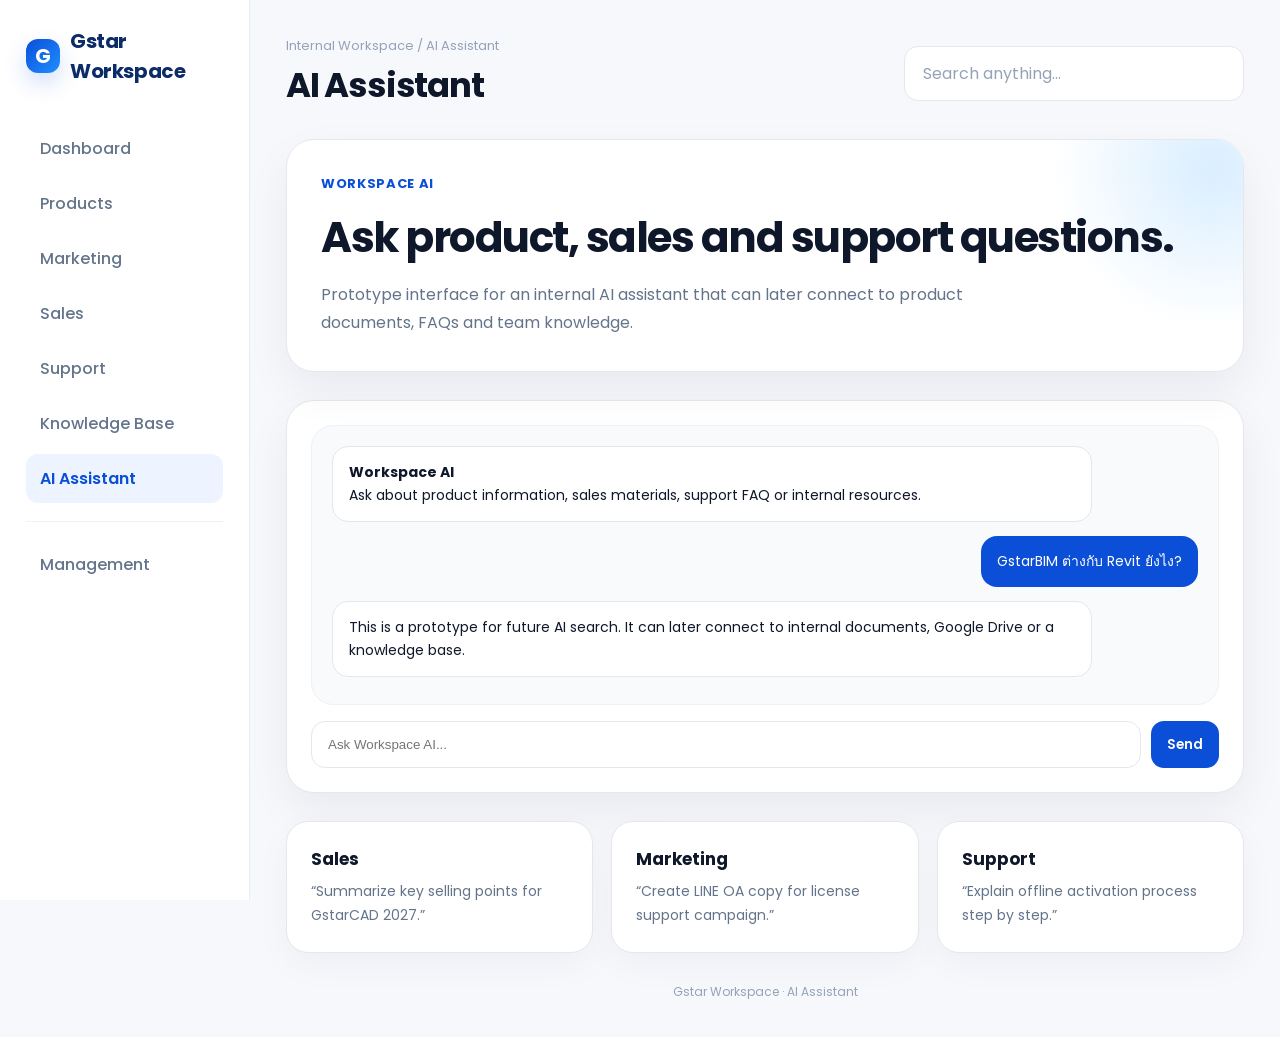
==== commit b8bb4087: "Add files via upload" ====
--- a/ai-assistant.html
+++ b/ai-assistant.html
@@ -2,37 +2,60 @@
 <html lang="en">
 <head>
 <meta charset="UTF-8">
-<meta name="viewport" content="width=device-width, initial-scale=1">
+<meta name="viewport" content="width=device-width,initial-scale=1">
 <title>Gstar Workspace | AI Assistant</title>
-<link rel="preconnect" href="https://fonts.googleapis.com">
-<link rel="preconnect" href="https://fonts.gstatic.com" crossorigin>
-<link href="https://fonts.googleapis.com/css2?family=Poppins:wght@400;500;600;700;800&display=swap" rel="stylesheet">
+<link href="https://fonts.googleapis.com/css2?family=Poppins:wght@400;500;600;700&display=swap" rel="stylesheet">
 <link rel="stylesheet" href="assets/css/style.css">
-<link rel="icon" type="image/png" href="assets/img/favicon.png">
 </head>
 <body>
 <div class="wrapper">
-  <aside class="sidebar">
-    <a class="brand" href="index.html"><span class="brand-mark">G</span><span>Gstar Workspace</span></a>
-    <nav class="nav"><a class="" href="index.html">Dashboard</a>
-<a class="" href="products.html">Products</a>
-<a class="" href="marketing.html">Marketing</a>
-<a class="" href="sales.html">Sales</a>
-<a class="" href="support.html">Support</a>
-<a class="" href="knowledge.html">Knowledge Base</a>
-<a class="active" href="ai-assistant.html">AI Assistant</a><div class="divider"></div><a class="" href="management-login.html">Management</a></nav>
-  </aside>
-  <main class="main">
-    <header class="topbar">
-      <div><div class="crumb">Internal Workspace / AI Assistant</div><h1>AI Assistant</h1></div>
-      <div class="top-actions"><div class="search-shell"><span data-icon="search"></span><input id="globalSearch" type="search" placeholder="Search anything..." autocomplete="off"><div id="globalSearchResults" class="search-results"></div></div><button class="icon-btn" id="bellButton" aria-label="Notifications"><span data-icon="bell"></span><span class="dot"></span></button></div>
-    </header>
-    <div class="notification-panel" id="notificationPanel"><div class="panel-title">Latest Updates</div><div id="notificationItems"></div><a class="panel-link" href="Gstar-Management.html">Manage announcements →</a></div>
-    <section class="hero"><div class="kicker">Workspace AI</div><h2>Ask product, sales and support questions.</h2><p>Prototype สำหรับต่อ AI เข้ากับ Google Drive, Internal KB และ Prompt Library</p></section><section class="section"><div class="grid-4"><div class="card"><div class="icon-badge"><span data-icon="briefcase"></span></div><h3>Sales Prompt</h3><p>Summarize selling points</p></div><div class="card"><div class="icon-badge"><span data-icon="megaphone"></span></div><h3>Marketing Prompt</h3><p>Create campaign copy</p></div><div class="card"><div class="icon-badge"><span data-icon="headset"></span></div><h3>Support Prompt</h3><p>Explain troubleshooting steps</p></div></div></section><section class="section"><div class="list"><div class="list-item"><div><strong>พร้อมเชื่อม Resource จาก Google Drive</strong><span>ตอนนี้เป็น Portal ก่อน และสามารถต่อ Apps Script ใน Phase ถัดไป</span></div><span class="tag blue">Ready</span></div></div></section>
-    <footer class="footer">Gstar Workspace · AI Assistant</footer>
-  </main>
+<aside class="sidebar"><div class="logo">Gstar Workspace</div><nav class="nav">
+<a href="index.html">Dashboard</a>
+<a href="products.html">Products</a>
+<a href="marketing.html">Marketing</a>
+<a href="sales.html">Sales</a>
+<a href="support.html">Support</a>
+<a href="knowledge.html">Knowledge Base</a>
+<a class="active" href="ai-assistant.html">AI Assistant</a>
+<div class="divider"></div>
+<a href="Gstar-Management.html">Management</a>
+</nav></aside>
+<main class="main">
+<div class="top">
+<div>
+<div class="crumb">Internal Workspace / AI Assistant</div>
+<h1>AI Assistant</h1>
+</div>
+<div class="search">Search anything...</div>
+</div>
+<section class="hero">
+<div class="kicker">Workspace AI</div>
+<h2>Ask product, sales and support questions.</h2>
+<p>Prototype interface for an internal AI assistant that can later connect to product documents, FAQs and team knowledge.</p>
+</section>
+
+<section class="section">
+<div class="chat-box">
+<div class="chat-area">
+<div class="bubble ai"><strong>Workspace AI</strong><br>Ask about product information, sales materials, support FAQ or internal resources.</div>
+<div class="bubble user">GstarBIM ต่างกับ Revit ยังไง?</div>
+<div class="bubble ai">This is a prototype for future AI search. It can later connect to internal documents, Google Drive or a knowledge base.</div>
+</div>
+<div class="prompt-row">
+<input placeholder="Ask Workspace AI...">
+<button class="btn primary">Send</button>
+</div>
+</div>
+</section>
+<section class="section"><div class="grid-3">
+<div class="card"><h3>Sales</h3><p>“Summarize key selling points for GstarCAD 2027.”</p></div>
+<div class="card"><h3>Marketing</h3><p>“Create LINE OA copy for license support campaign.”</p></div>
+<div class="card"><h3>Support</h3><p>“Explain offline activation process step by step.”</p></div>
+</div></section>
+
+<div class="footer">Gstar Workspace · AI Assistant</div>
+</main>
 </div>
 <script src="assets/js/app.js"></script>
-
 </body>
 </html>
--- a/assets/css/style.css
+++ b/assets/css/style.css
@@ -1,2 +1,329 @@
+*{margin:0;padding:0;box-sizing:border-box}
+:root{
+  --bg:#f6f8fc;
+  --card:#ffffff;
+  --text:#0f172a;
+  --muted:#64748b;
+  --line:#e5e7eb;
+  --blue:#0b4ed8;
+  --blue-2:#1f8fff;
+  --soft:#edf4ff;
+  --green:#10b981;
+  --orange:#f97316;
+  --red:#ef4444;
+  --shadow:0 18px 45px rgba(15,23,42,.06);
+  --radius:22px;
+}
+body{
+  font-family:Poppins,Arial,sans-serif;
+  background:var(--bg);
+  color:var(--text);
+}
+.wrapper{
+  display:grid;
+  grid-template-columns:250px 1fr;
+  min-height:100vh;
+}
+.sidebar{
+  background:#fff;
+  border-right:1px solid #e7edf5;
+  padding:26px;
+  position:sticky;
+  top:0;
+  height:100vh;
+}
+.logo{
+  font-size:22px;
+  font-weight:700;
+  color:var(--blue);
+  margin-bottom:40px;
+}
+.nav a{
+  display:block;
+  text-decoration:none;
+  color:#64748b;
+  padding:12px 14px;
+  border-radius:12px;
+  margin-bottom:6px;
+  transition:.2s ease;
+}
+.nav a:hover,.nav a.active{
+  background:var(--soft);
+  color:var(--blue);
+  font-weight:600;
+}
+.divider{
+  height:1px;
+  background:#eef2f7;
+  margin:18px 0;
+}
+.main{
+  padding:36px;
+  max-width:1500px;
+  width:100%;
+}
+.top{
+  display:flex;
+  justify-content:space-between;
+  align-items:center;
+  margin-bottom:28px;
+  gap:18px;
+}
+.crumb{
+  font-size:13px;
+  color:#94a3b8;
+  margin-bottom:4px;
+}
+h1{
+  font-size:34px;
+  letter-spacing:-1.2px;
+}
+.search{
+  background:#fff;
+  border:1px solid var(--line);
+  border-radius:14px;
+  padding:14px 18px;
+  width:340px;
+  color:#94a3b8;
+}
+.hero{
+  background:#fff;
+  border:1px solid var(--line);
+  border-radius:28px;
+  padding:34px;
+  box-shadow:var(--shadow);
+  margin-bottom:26px;
+  position:relative;
+  overflow:hidden;
+}
+.hero:after{
+  content:"";
+  position:absolute;
+  right:-130px;
+  top:-130px;
+  width:320px;
+  height:320px;
+  background:radial-gradient(circle,#d9eeff 0%,transparent 70%);
+}
+.kicker{
+  color:var(--blue);
+  font-weight:700;
+  font-size:13px;
+  text-transform:uppercase;
+  letter-spacing:.05em;
+  margin-bottom:12px;
+}
+.hero h2{
+  font-size:42px;
+  letter-spacing:-1.5px;
+  margin-bottom:12px;
+  position:relative;
+  z-index:1;
+}
+.hero p{
+  color:var(--muted);
+  line-height:1.75;
+  max-width:720px;
+  position:relative;
+  z-index:1;
+}
+.section{
+  margin-top:28px;
+}
+.section-head{
+  display:flex;
+  justify-content:space-between;
+  align-items:end;
+  margin-bottom:16px;
+  gap:16px;
+}
+.section-title{
+  font-size:24px;
+  letter-spacing:-.6px;
+  font-weight:700;
+}
+.section-desc{
+  font-size:14px;
+  color:var(--muted);
+  margin-top:3px;
+}
+.grid-4{display:grid;grid-template-columns:repeat(4,1fr);gap:18px}
+.grid-3{display:grid;grid-template-columns:repeat(3,1fr);gap:18px}
+.grid-2{display:grid;grid-template-columns:repeat(2,1fr);gap:18px}
+.card{
+  background:#fff;
+  border:1px solid var(--line);
+  border-radius:var(--radius);
+  padding:24px;
+  box-shadow:0 12px 35px rgba(15,23,42,.04);
+  transition:.2s ease;
+}
+.card:hover{
+  transform:translateY(-3px);
+  box-shadow:0 18px 45px rgba(15,23,42,.08);
+}
+.icon{
+  width:46px;
+  height:46px;
+  border-radius:14px;
+  background:var(--soft);
+  display:flex;
+  align-items:center;
+  justify-content:center;
+  margin-bottom:16px;
+  font-weight:700;
+  color:var(--blue);
+}
+.card h3{
+  font-size:17px;
+  margin-bottom:8px;
+}
+.card p{
+  color:var(--muted);
+  font-size:14px;
+  line-height:1.7;
+}
+.tag{
+  display:inline-flex;
+  margin-top:14px;
+  padding:6px 10px;
+  border-radius:999px;
+  background:#f1f5f9;
+  color:#475569;
+  font-size:12px;
+  font-weight:600;
+}
+.tag.blue{background:var(--soft);color:var(--blue)}
+.list{display:grid;gap:12px}
+.list-item{
+  display:flex;
+  justify-content:space-between;
+  gap:14px;
+  align-items:center;
+  background:#fff;
+  border:1px solid var(--line);
+  border-radius:18px;
+  padding:16px 18px;
+}
+.list-item strong{font-size:14px}
+.list-item span{display:block;font-size:12px;color:var(--muted);margin-top:3px}
+.btn{
+  display:inline-flex;
+  align-items:center;
+  justify-content:center;
+  text-decoration:none;
+  border:none;
+  border-radius:13px;
+  padding:12px 16px;
+  font-weight:600;
+  font-family:inherit;
+  cursor:pointer;
+}
+.btn.primary{background:var(--blue);color:#fff}
+.btn.secondary{background:#fff;color:#334155;border:1px solid var(--line)}
+.footer{
+  margin-top:30px;
+  text-align:center;
+  font-size:12px;
+  color:#94a3b8;
+}
+.admin-gate{
+  position:fixed;
+  inset:0;
+  z-index:9999;
+  display:grid;
+  place-items:center;
+  padding:24px;
+  background:rgba(246,248,252,.9);
+  backdrop-filter:blur(16px);
+}
+.admin-login{
+  width:min(420px,100%);
+  background:#fff;
+  border:1px solid var(--line);
+  border-radius:28px;
+  padding:32px;
+  box-shadow:0 30px 90px rgba(15,23,42,.14);
+}
+.admin-login h2{font-size:28px;margin-bottom:8px}
+.admin-login p{color:var(--muted);font-size:14px;line-height:1.65;margin-bottom:20px}
+.admin-login input{
+  width:100%;
+  border:1px solid var(--line);
+  border-radius:14px;
+  padding:14px 16px;
+  margin-bottom:12px;
+}
+.error{
+  display:none;
+  color:var(--red);
+  font-size:13px;
+  font-weight:600;
+  margin-top:10px;
+}
+.error.show{display:block}
+.locked .wrapper{
+  filter:blur(10px);
+  pointer-events:none;
+  user-select:none;
+}
+.chat-box{
+  background:#fff;
+  border:1px solid var(--line);
+  border-radius:28px;
+  padding:24px;
+  box-shadow:var(--shadow);
+}
+.chat-area{
+  min-height:280px;
+  background:#f8fafc;
+  border:1px solid #edf2f7;
+  border-radius:22px;
+  padding:20px;
+  display:grid;
+  align-content:start;
+  gap:14px;
+  margin-bottom:16px;
+}
+.bubble{
+  max-width:760px;
+  padding:14px 16px;
+  border-radius:16px;
+  font-size:14px;
+  line-height:1.65;
+}
+.bubble.ai{background:#fff;border:1px solid var(--line)}
+.bubble.user{background:var(--blue);color:#fff;margin-left:auto}
+.prompt-row{display:flex;gap:10px}
+.prompt-row input{
+  flex:1;
+  border:1px solid var(--line);
+  border-radius:14px;
+  padding:15px 16px;
+}
+@media(max-width:1100px){
+  .wrapper{grid-template-columns:1fr}
+  .sidebar{position:relative;height:auto;border-right:none;border-bottom:1px solid #eee}
+  .grid-4{grid-template-columns:repeat(2,1fr)}
+  .grid-3,.grid-2{grid-template-columns:1fr}
+}
+@media(max-width:700px){
+  .main{padding:20px}
+  .top,.section-head{align-items:flex-start;flex-direction:column}
+  .search{width:100%}
+  .hero h2{font-size:32px}
+  .grid-4{grid-template-columns:1fr}
+  .prompt-row{flex-direction:column}
+}
 
-:root{--bg:#f5f7fb;--panel:#fff;--text:#0f172a;--muted:#64748b;--line:#dfe7f3;--blue:#0b5cff;--blue2:#eaf2ff;--shadow:0 18px 50px rgba(15,23,42,.08);--radius:22px}*{box-sizing:border-box}body{margin:0;font-family:Poppins,Arial,sans-serif;background:var(--bg);color:var(--text)}a{color:inherit}.wrapper{display:flex;min-height:100vh}.sidebar{width:260px;background:rgba(255,255,255,.86);border-right:1px solid var(--line);padding:28px 20px;position:fixed;inset:0 auto 0 0;backdrop-filter:blur(16px)}.brand{display:flex;align-items:center;gap:10px;font-weight:800;font-size:20px;text-decoration:none;color:#0b2b69}.brand-mark{width:34px;height:34px;border-radius:12px;background:linear-gradient(135deg,#0b5cff,#5be7ff);color:#fff;display:grid;place-items:center;font-weight:800}.nav{display:flex;flex-direction:column;gap:10px;margin-top:32px}.nav a{text-decoration:none;color:#42526b;font-weight:600;padding:14px 14px;border-radius:14px}.nav a:hover,.nav a.active{background:var(--blue2);color:var(--blue)}.divider{height:1px;background:var(--line);margin:14px 0}.main{margin-left:260px;width:calc(100% - 260px);padding:34px 44px 28px}.topbar{display:flex;justify-content:space-between;gap:24px;align-items:flex-start;margin-bottom:34px}.crumb{font-size:13px;color:#7890ad;margin-bottom:10px}.topbar h1{font-size:34px;line-height:1;margin:0;font-weight:800}.top-actions{display:flex;align-items:center;gap:12px;position:relative}.search-shell,.product-search{height:52px;background:#fff;border:1px solid var(--line);border-radius:16px;display:flex;align-items:center;gap:10px;padding:0 16px;box-shadow:0 8px 24px rgba(15,23,42,.04);position:relative}.search-shell{width:340px}.search-shell input,.product-search input{border:0;outline:0;width:100%;font:600 14px Poppins;color:var(--text);background:transparent}.icon-btn{width:48px;height:48px;border-radius:16px;border:1px solid var(--line);background:#fff;display:grid;place-items:center;cursor:pointer;position:relative;box-shadow:0 8px 24px rgba(15,23,42,.04)}.dot{position:absolute;right:13px;top:12px;width:7px;height:7px;border-radius:50%;background:var(--blue)}[data-icon] svg{width:21px;height:21px;stroke:currentColor}.notification-panel{display:none;position:absolute;right:44px;top:98px;width:360px;background:#fff;border:1px solid var(--line);border-radius:18px;box-shadow:var(--shadow);z-index:30;padding:16px}.notification-panel.show{display:block}.panel-title{font-weight:800;margin-bottom:8px}.panel-link{display:block;text-decoration:none;color:var(--blue);font-weight:700;margin-top:12px}.hero{background:linear-gradient(135deg,#fff 0%,#f7fbff 55%,#e8f2ff 100%);border:1px solid var(--line);border-radius:var(--radius);padding:46px;box-shadow:var(--shadow);margin-bottom:30px;position:relative;overflow:hidden}.hero:after{content:"";position:absolute;right:-45px;top:-55px;width:190px;height:190px;border-radius:50%;background:rgba(11,92,255,.12)}.kicker{color:var(--blue);font-size:13px;font-weight:800;letter-spacing:.08em;text-transform:uppercase;margin-bottom:14px}.hero h2{font-size:44px;line-height:1.08;margin:0 0 18px;font-weight:800;max-width:820px}.hero p{font-size:16px;line-height:1.8;color:#536987;max-width:760px;margin:0}.section{margin-top:30px}.section-head{display:flex;justify-content:space-between;gap:16px;align-items:center;margin-bottom:18px}.section-title{font-size:24px;font-weight:800}.section-desc{font-size:14px;color:var(--muted);margin-top:4px}.grid-3,.grid-4,.grid-6{display:grid;gap:18px}.grid-3{grid-template-columns:repeat(3,1fr)}.grid-4{grid-template-columns:repeat(4,1fr)}.grid-6{grid-template-columns:repeat(3,1fr)}.card{background:#fff;border:1px solid var(--line);border-radius:20px;padding:24px;text-decoration:none;box-shadow:0 10px 28px rgba(15,23,42,.04);transition:.2s;color:inherit}.card:hover{transform:translateY(-4px);border-color:#b8d1ff;box-shadow:var(--shadow)}.card h3{font-size:18px;margin:14px 0 10px;font-weight:800;text-decoration:none}.card p{font-size:14px;line-height:1.7;color:#65758f;margin:0;text-decoration:none}.icon-badge{width:50px;height:50px;border-radius:16px;background:var(--blue2);color:var(--blue);display:grid;place-items:center}.list{display:grid;gap:12px}.list-item{background:#fff;border:1px solid var(--line);border-radius:18px;padding:18px;display:flex;justify-content:space-between;gap:18px;align-items:center}.list-item strong{display:block;font-size:15px}.list-item span{display:block;color:var(--muted);font-size:13px;margin-top:5px}.tag{padding:7px 10px;border-radius:999px;background:#eef2f7;color:#54657d;font-size:12px;font-weight:800;white-space:nowrap}.tag.blue{background:var(--blue2);color:var(--blue)}.tag.off{background:#fff1f2;color:#e11d48}.btn{border:0;border-radius:14px;padding:12px 16px;font-weight:800;text-decoration:none;cursor:pointer;font-family:Poppins}.btn.primary{background:var(--blue);color:#fff}.btn.secondary{background:#fff;border:1px solid var(--line);color:#334155}.footer{text-align:center;color:#8aa0bb;font-size:13px;margin-top:36px}.search-results{display:none;position:absolute;top:58px;right:0;width:420px;background:#fff;border:1px solid var(--line);border-radius:18px;box-shadow:var(--shadow);z-index:40;overflow:hidden}.search-results.show{display:block}.search-result{display:flex;gap:12px;padding:14px 16px;text-decoration:none;border-bottom:1px solid #edf2f8}.search-result:hover{background:#f8fbff}.search-result:last-child{border-bottom:0}.search-result small{color:var(--muted)}.products-toolbar{display:flex;justify-content:space-between;gap:16px;align-items:center}.product-search{width:340px}.category-tabs{display:flex;gap:10px;flex-wrap:wrap;justify-content:flex-end}.tab{border:1px solid var(--line);background:#fff;border-radius:999px;padding:10px 14px;font-weight:800;color:#50627b;cursor:pointer}.tab.active{background:var(--blue);border-color:var(--blue);color:#fff}.product-groups{display:grid;gap:28px}.product-group-title{font-size:22px;font-weight:800;margin:0 0 14px;display:flex;align-items:center;gap:10px}.product-count{font-size:13px;color:var(--muted);font-weight:700}.product-grid{display:grid;grid-template-columns:repeat(4,1fr);gap:18px}.product-card{background:#fff;border:1px solid var(--line);border-radius:24px;padding:22px;text-align:center;text-decoration:none;box-shadow:0 12px 30px rgba(15,23,42,.05);transition:.22s;position:relative;overflow:hidden}.product-card:hover{transform:translateY(-5px);border-color:#b6d0ff;box-shadow:var(--shadow)}.product-logo-wrap{height:120px;display:grid;place-items:center;margin-bottom:16px}.product-logo{max-width:112px;max-height:96px;object-fit:contain;transition:.22s}.product-card:hover .product-logo{transform:scale(1.06)}.product-card h3{font-size:18px;margin:0 0 6px;font-weight:800}.product-card p{font-size:13px;color:#64748b;margin:0 0 12px;line-height:1.5}.product-meta{display:flex;justify-content:center;gap:8px;flex-wrap:wrap}.external-mark{position:absolute;right:14px;top:14px;color:var(--blue)}.empty-state{padding:28px;border:1px dashed var(--line);border-radius:20px;color:var(--muted);text-align:center}.login-page{min-height:100vh;display:grid;grid-template-columns:1fr 520px}.login-brand-panel{padding:48px;background:linear-gradient(135deg,#fff,#eaf2ff);display:flex;flex-direction:column;justify-content:space-between}.login-copy h1{font-size:48px;line-height:1.08;margin:14px 0}.login-copy p{color:#536987;line-height:1.8;max-width:620px}.back-link{color:var(--blue);font-weight:800;text-decoration:none}.login-side{display:grid;place-items:center;background:#fff}.login-card{width:380px;border:1px solid var(--line);border-radius:24px;padding:30px;box-shadow:var(--shadow)}label{display:block;font-size:13px;font-weight:800;color:#46566d;margin:14px 0 7px}input,textarea{width:100%;border:1px solid var(--line);border-radius:14px;padding:12px 14px;font-family:Poppins;outline:none}textarea{resize:vertical}.login-error{display:none;color:#e11d48;font-size:13px;font-weight:700;margin-top:12px}.login-error.show{display:block}.login-note{font-size:12px;color:var(--muted);line-height:1.7;margin-top:14px}.admin-table{display:grid;gap:10px}.admin-row{background:#fff;border:1px solid var(--line);border-radius:18px;padding:14px;display:grid;grid-template-columns:1fr auto;gap:14px;align-items:center}.admin-row-actions{display:flex;gap:8px;flex-wrap:wrap}.mini-btn{border:1px solid var(--line);background:#fff;border-radius:10px;padding:8px 10px;font-weight:800;cursor:pointer}.mini-btn.danger{color:#e11d48}.modal{position:fixed;inset:0;background:rgba(15,23,42,.45);display:none;place-items:center;z-index:100}.modal.show{display:grid}.modal-card{width:min(520px,92vw);background:#fff;border-radius:24px;padding:24px;box-shadow:var(--shadow)}.modal-card h3{margin-top:0}.check{display:flex;gap:10px;align-items:center}.check input{width:auto}.modal-actions{display:flex;justify-content:flex-end;gap:10px;margin-top:18px}@media(max-width:1100px){.grid-4,.product-grid{grid-template-columns:repeat(2,1fr)}.grid-6{grid-template-columns:repeat(2,1fr)}.topbar{flex-direction:column}.search-shell{width:min(100%,420px)}.products-toolbar{align-items:flex-start;flex-direction:column}.category-tabs{justify-content:flex-start}.login-page{grid-template-columns:1fr}}@media(max-width:760px){.sidebar{position:static;width:100%;border-right:0;border-bottom:1px solid var(--line)}.wrapper{display:block}.main{margin-left:0;width:100%;padding:24px 18px}.grid-3,.grid-4,.grid-6,.product-grid{grid-template-columns:1fr}.hero{padding:30px}.hero h2{font-size:34px}.search-results{width:calc(100vw - 36px);right:auto;left:0}.notification-panel{right:18px;left:18px;width:auto}.product-search{width:100%}}
+/* Workspace Foundation Sidebar Lock */
+.logo{display:flex;align-items:center;gap:10px;font-size:20px;font-weight:700;color:#0b2b69;margin-bottom:38px;letter-spacing:-.4px}
+.logo::before{content:"G";width:34px;height:34px;border-radius:12px;display:grid;place-items:center;color:#fff;font-weight:700;background:linear-gradient(135deg,var(--blue),var(--blue-2));box-shadow:0 10px 22px rgba(11,78,216,.18);flex:0 0 auto}
+
+
+/* Workspace V4 Foundation Lock */
+a.card{color:inherit;text-decoration:none}
+.nav a{font-weight:500}
+.nav a:hover,.nav a.active{font-weight:600}
+.sidebar{width:250px}
+.wrapper{grid-template-columns:250px 1fr}
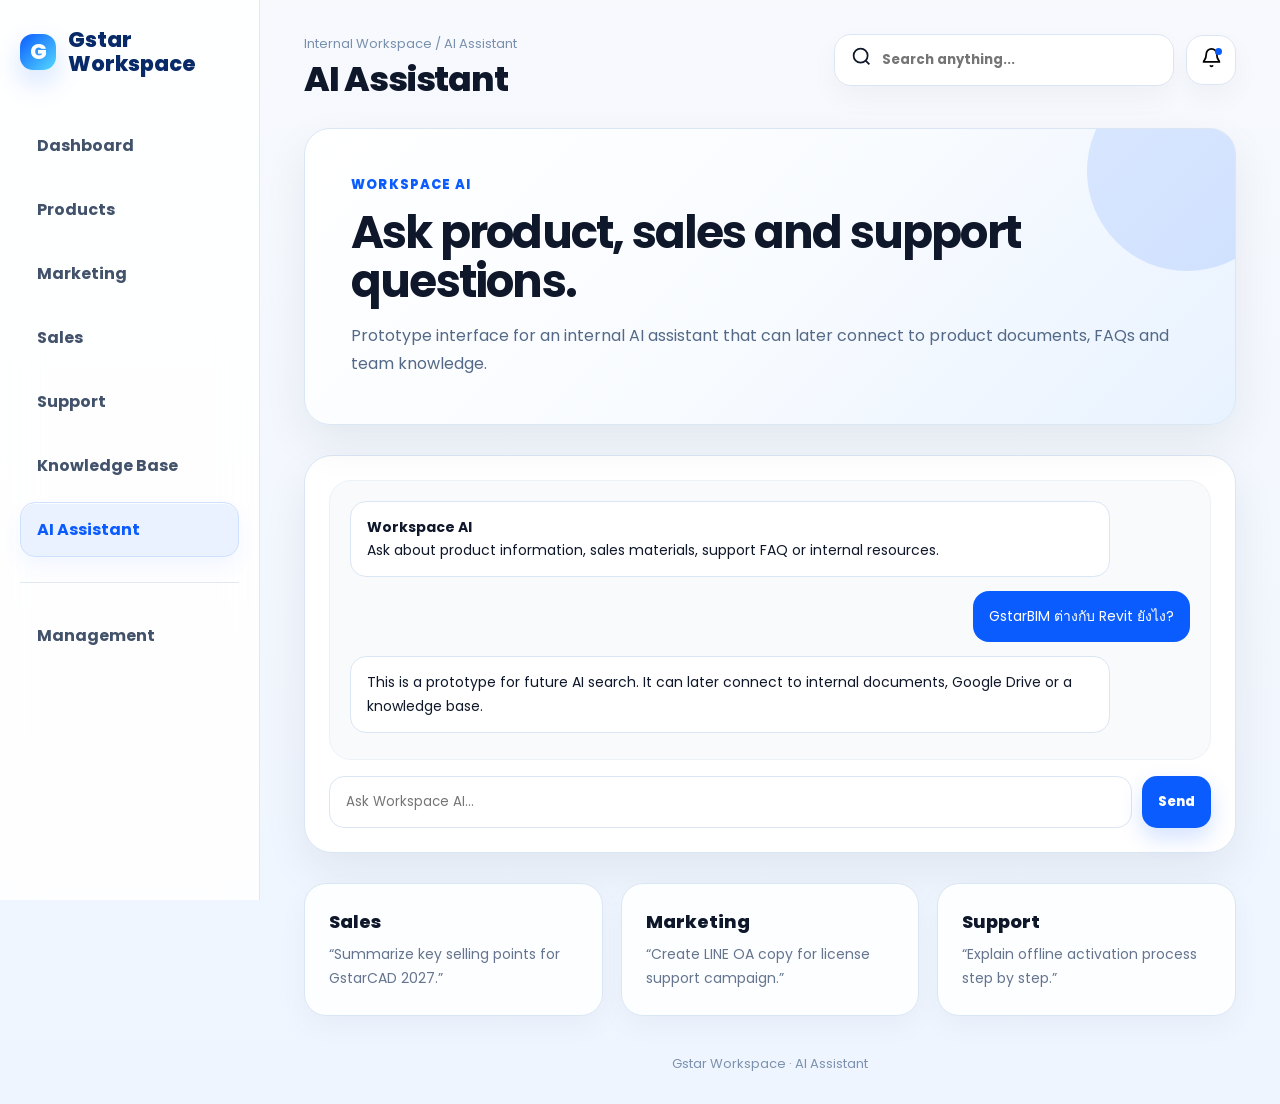
==== commit 104aff53: "Add files via upload" ====
--- a/ai-assistant.html
+++ b/ai-assistant.html
@@ -1,61 +1,3 @@
-<!DOCTYPE html>
-<html lang="en">
-<head>
-<meta charset="UTF-8">
-<meta name="viewport" content="width=device-width,initial-scale=1">
-<title>Gstar Workspace | AI Assistant</title>
-<link href="https://fonts.googleapis.com/css2?family=Poppins:wght@400;500;600;700&display=swap" rel="stylesheet">
-<link rel="stylesheet" href="assets/css/style.css">
-</head>
-<body>
-<div class="wrapper">
-<aside class="sidebar"><div class="logo">Gstar Workspace</div><nav class="nav">
-<a href="index.html">Dashboard</a>
-<a href="products.html">Products</a>
-<a href="marketing.html">Marketing</a>
-<a href="sales.html">Sales</a>
-<a href="support.html">Support</a>
-<a href="knowledge.html">Knowledge Base</a>
-<a class="active" href="ai-assistant.html">AI Assistant</a>
-<div class="divider"></div>
-<a href="Gstar-Management.html">Management</a>
-</nav></aside>
-<main class="main">
-<div class="top">
-<div>
-<div class="crumb">Internal Workspace / AI Assistant</div>
-<h1>AI Assistant</h1>
-</div>
-<div class="search">Search anything...</div>
-</div>
-<section class="hero">
-<div class="kicker">Workspace AI</div>
-<h2>Ask product, sales and support questions.</h2>
-<p>Prototype interface for an internal AI assistant that can later connect to product documents, FAQs and team knowledge.</p>
-</section>
-
-<section class="section">
-<div class="chat-box">
-<div class="chat-area">
-<div class="bubble ai"><strong>Workspace AI</strong><br>Ask about product information, sales materials, support FAQ or internal resources.</div>
-<div class="bubble user">GstarBIM ต่างกับ Revit ยังไง?</div>
-<div class="bubble ai">This is a prototype for future AI search. It can later connect to internal documents, Google Drive or a knowledge base.</div>
-</div>
-<div class="prompt-row">
-<input placeholder="Ask Workspace AI...">
-<button class="btn primary">Send</button>
-</div>
-</div>
-</section>
-<section class="section"><div class="grid-3">
-<div class="card"><h3>Sales</h3><p>“Summarize key selling points for GstarCAD 2027.”</p></div>
-<div class="card"><h3>Marketing</h3><p>“Create LINE OA copy for license support campaign.”</p></div>
-<div class="card"><h3>Support</h3><p>“Explain offline activation process step by step.”</p></div>
-</div></section>
-
-<div class="footer">Gstar Workspace · AI Assistant</div>
-</main>
-</div>
-<script src="assets/js/app.js"></script>
-</body>
-</html>+<!DOCTYPE html><html lang="en"><head><meta charset="UTF-8"><meta name="viewport" content="width=device-width,initial-scale=1"><link rel="preconnect" href="https://fonts.googleapis.com"><link rel="preconnect" href="https://fonts.gstatic.com" crossorigin><link href="https://fonts.googleapis.com/css2?family=Poppins:wght@400;500;600;700;800&display=swap" rel="stylesheet"><link rel="stylesheet" href="assets/css/style.css"><link rel="icon" type="image/png" href="assets/img/favicon.png">
+<title>Gstar Workspace | AI Assistant</title></head><body><div class="wrapper"><aside class="sidebar"><a class="brand" href="index.html"><span class="brand-mark">G</span><span>Gstar<br>Workspace</span></a><nav class="nav"><a href="index.html">Dashboard</a><a href="products.html">Products</a><a href="marketing.html">Marketing</a><a href="sales.html">Sales</a><a href="support.html">Support</a><a href="knowledge.html">Knowledge Base</a><a class="active" href="ai-assistant.html">AI Assistant</a><div class="divider"></div><a href="management-login.html">Management</a></nav></aside>
+<main class="main"><header class="topbar"><div><div class="crumb">Internal Workspace / AI Assistant</div><h1>AI Assistant</h1></div><div class="top-actions"><div class="search-shell"><span data-icon="search"></span><input id="globalSearch" type="search" placeholder="Search anything..." autocomplete="off"><div id="globalSearchResults" class="search-results"></div></div><button class="icon-btn" id="bellButton" aria-label="Notifications"><span data-icon="bell"></span><span class="dot"></span></button></div></header><div class="notification-panel" id="notificationPanel"><div class="panel-title">Latest Updates</div><div id="notificationItems"></div><a class="panel-link" href="Gstar-Management.html">Manage announcements →</a></div><section class="hero"><div class="kicker">Workspace AI</div><h2>Ask product, sales and support questions.</h2><p>Prototype interface for an internal AI assistant that can later connect to product documents, FAQs and team knowledge.</p></section><section class="section"><div class="chat-box"><div class="chat-area"><div class="bubble ai"><strong>Workspace AI</strong><br>Ask about product information, sales materials, support FAQ or internal resources.</div><div class="bubble user">GstarBIM ต่างกับ Revit ยังไง?</div><div class="bubble ai">This is a prototype for future AI search. It can later connect to internal documents, Google Drive or a knowledge base.</div></div><div class="prompt-row"><input placeholder="Ask Workspace AI..."><button class="btn primary">Send</button></div></div></section><section class="section"><div class="grid-3"><div class="card"><h3>Sales</h3><p>“Summarize key selling points for GstarCAD 2027.”</p></div><div class="card"><h3>Marketing</h3><p>“Create LINE OA copy for license support campaign.”</p></div><div class="card"><h3>Support</h3><p>“Explain offline activation process step by step.”</p></div></div></section><footer class="footer">Gstar Workspace · AI Assistant</footer></main></div><script src="assets/js/app.js"></script></body></html>
--- a/assets/css/style.css
+++ b/assets/css/style.css
@@ -1,329 +1,3 @@
-*{margin:0;padding:0;box-sizing:border-box}
-:root{
-  --bg:#f6f8fc;
-  --card:#ffffff;
-  --text:#0f172a;
-  --muted:#64748b;
-  --line:#e5e7eb;
-  --blue:#0b4ed8;
-  --blue-2:#1f8fff;
-  --soft:#edf4ff;
-  --green:#10b981;
-  --orange:#f97316;
-  --red:#ef4444;
-  --shadow:0 18px 45px rgba(15,23,42,.06);
-  --radius:22px;
-}
-body{
-  font-family:Poppins,Arial,sans-serif;
-  background:var(--bg);
-  color:var(--text);
-}
-.wrapper{
-  display:grid;
-  grid-template-columns:250px 1fr;
-  min-height:100vh;
-}
-.sidebar{
-  background:#fff;
-  border-right:1px solid #e7edf5;
-  padding:26px;
-  position:sticky;
-  top:0;
-  height:100vh;
-}
-.logo{
-  font-size:22px;
-  font-weight:700;
-  color:var(--blue);
-  margin-bottom:40px;
-}
-.nav a{
-  display:block;
-  text-decoration:none;
-  color:#64748b;
-  padding:12px 14px;
-  border-radius:12px;
-  margin-bottom:6px;
-  transition:.2s ease;
-}
-.nav a:hover,.nav a.active{
-  background:var(--soft);
-  color:var(--blue);
-  font-weight:600;
-}
-.divider{
-  height:1px;
-  background:#eef2f7;
-  margin:18px 0;
-}
-.main{
-  padding:36px;
-  max-width:1500px;
-  width:100%;
-}
-.top{
-  display:flex;
-  justify-content:space-between;
-  align-items:center;
-  margin-bottom:28px;
-  gap:18px;
-}
-.crumb{
-  font-size:13px;
-  color:#94a3b8;
-  margin-bottom:4px;
-}
-h1{
-  font-size:34px;
-  letter-spacing:-1.2px;
-}
-.search{
-  background:#fff;
-  border:1px solid var(--line);
-  border-radius:14px;
-  padding:14px 18px;
-  width:340px;
-  color:#94a3b8;
-}
-.hero{
-  background:#fff;
-  border:1px solid var(--line);
-  border-radius:28px;
-  padding:34px;
-  box-shadow:var(--shadow);
-  margin-bottom:26px;
-  position:relative;
-  overflow:hidden;
-}
-.hero:after{
-  content:"";
-  position:absolute;
-  right:-130px;
-  top:-130px;
-  width:320px;
-  height:320px;
-  background:radial-gradient(circle,#d9eeff 0%,transparent 70%);
-}
-.kicker{
-  color:var(--blue);
-  font-weight:700;
-  font-size:13px;
-  text-transform:uppercase;
-  letter-spacing:.05em;
-  margin-bottom:12px;
-}
-.hero h2{
-  font-size:42px;
-  letter-spacing:-1.5px;
-  margin-bottom:12px;
-  position:relative;
-  z-index:1;
-}
-.hero p{
-  color:var(--muted);
-  line-height:1.75;
-  max-width:720px;
-  position:relative;
-  z-index:1;
-}
-.section{
-  margin-top:28px;
-}
-.section-head{
-  display:flex;
-  justify-content:space-between;
-  align-items:end;
-  margin-bottom:16px;
-  gap:16px;
-}
-.section-title{
-  font-size:24px;
-  letter-spacing:-.6px;
-  font-weight:700;
-}
-.section-desc{
-  font-size:14px;
-  color:var(--muted);
-  margin-top:3px;
-}
-.grid-4{display:grid;grid-template-columns:repeat(4,1fr);gap:18px}
-.grid-3{display:grid;grid-template-columns:repeat(3,1fr);gap:18px}
-.grid-2{display:grid;grid-template-columns:repeat(2,1fr);gap:18px}
-.card{
-  background:#fff;
-  border:1px solid var(--line);
-  border-radius:var(--radius);
-  padding:24px;
-  box-shadow:0 12px 35px rgba(15,23,42,.04);
-  transition:.2s ease;
-}
-.card:hover{
-  transform:translateY(-3px);
-  box-shadow:0 18px 45px rgba(15,23,42,.08);
-}
-.icon{
-  width:46px;
-  height:46px;
-  border-radius:14px;
-  background:var(--soft);
-  display:flex;
-  align-items:center;
-  justify-content:center;
-  margin-bottom:16px;
-  font-weight:700;
-  color:var(--blue);
-}
-.card h3{
-  font-size:17px;
-  margin-bottom:8px;
-}
-.card p{
-  color:var(--muted);
-  font-size:14px;
-  line-height:1.7;
-}
-.tag{
-  display:inline-flex;
-  margin-top:14px;
-  padding:6px 10px;
-  border-radius:999px;
-  background:#f1f5f9;
-  color:#475569;
-  font-size:12px;
-  font-weight:600;
-}
-.tag.blue{background:var(--soft);color:var(--blue)}
-.list{display:grid;gap:12px}
-.list-item{
-  display:flex;
-  justify-content:space-between;
-  gap:14px;
-  align-items:center;
-  background:#fff;
-  border:1px solid var(--line);
-  border-radius:18px;
-  padding:16px 18px;
-}
-.list-item strong{font-size:14px}
-.list-item span{display:block;font-size:12px;color:var(--muted);margin-top:3px}
-.btn{
-  display:inline-flex;
-  align-items:center;
-  justify-content:center;
-  text-decoration:none;
-  border:none;
-  border-radius:13px;
-  padding:12px 16px;
-  font-weight:600;
-  font-family:inherit;
-  cursor:pointer;
-}
-.btn.primary{background:var(--blue);color:#fff}
-.btn.secondary{background:#fff;color:#334155;border:1px solid var(--line)}
-.footer{
-  margin-top:30px;
-  text-align:center;
-  font-size:12px;
-  color:#94a3b8;
-}
-.admin-gate{
-  position:fixed;
-  inset:0;
-  z-index:9999;
-  display:grid;
-  place-items:center;
-  padding:24px;
-  background:rgba(246,248,252,.9);
-  backdrop-filter:blur(16px);
-}
-.admin-login{
-  width:min(420px,100%);
-  background:#fff;
-  border:1px solid var(--line);
-  border-radius:28px;
-  padding:32px;
-  box-shadow:0 30px 90px rgba(15,23,42,.14);
-}
-.admin-login h2{font-size:28px;margin-bottom:8px}
-.admin-login p{color:var(--muted);font-size:14px;line-height:1.65;margin-bottom:20px}
-.admin-login input{
-  width:100%;
-  border:1px solid var(--line);
-  border-radius:14px;
-  padding:14px 16px;
-  margin-bottom:12px;
-}
-.error{
-  display:none;
-  color:var(--red);
-  font-size:13px;
-  font-weight:600;
-  margin-top:10px;
-}
-.error.show{display:block}
-.locked .wrapper{
-  filter:blur(10px);
-  pointer-events:none;
-  user-select:none;
-}
-.chat-box{
-  background:#fff;
-  border:1px solid var(--line);
-  border-radius:28px;
-  padding:24px;
-  box-shadow:var(--shadow);
-}
-.chat-area{
-  min-height:280px;
-  background:#f8fafc;
-  border:1px solid #edf2f7;
-  border-radius:22px;
-  padding:20px;
-  display:grid;
-  align-content:start;
-  gap:14px;
-  margin-bottom:16px;
-}
-.bubble{
-  max-width:760px;
-  padding:14px 16px;
-  border-radius:16px;
-  font-size:14px;
-  line-height:1.65;
-}
-.bubble.ai{background:#fff;border:1px solid var(--line)}
-.bubble.user{background:var(--blue);color:#fff;margin-left:auto}
-.prompt-row{display:flex;gap:10px}
-.prompt-row input{
-  flex:1;
-  border:1px solid var(--line);
-  border-radius:14px;
-  padding:15px 16px;
-}
-@media(max-width:1100px){
-  .wrapper{grid-template-columns:1fr}
-  .sidebar{position:relative;height:auto;border-right:none;border-bottom:1px solid #eee}
-  .grid-4{grid-template-columns:repeat(2,1fr)}
-  .grid-3,.grid-2{grid-template-columns:1fr}
-}
-@media(max-width:700px){
-  .main{padding:20px}
-  .top,.section-head{align-items:flex-start;flex-direction:column}
-  .search{width:100%}
-  .hero h2{font-size:32px}
-  .grid-4{grid-template-columns:1fr}
-  .prompt-row{flex-direction:column}
-}
-
-/* Workspace Foundation Sidebar Lock */
-.logo{display:flex;align-items:center;gap:10px;font-size:20px;font-weight:700;color:#0b2b69;margin-bottom:38px;letter-spacing:-.4px}
-.logo::before{content:"G";width:34px;height:34px;border-radius:12px;display:grid;place-items:center;color:#fff;font-weight:700;background:linear-gradient(135deg,var(--blue),var(--blue-2));box-shadow:0 10px 22px rgba(11,78,216,.18);flex:0 0 auto}
-
-
-/* Workspace V4 Foundation Lock */
-a.card{color:inherit;text-decoration:none}
-.nav a{font-weight:500}
-.nav a:hover,.nav a.active{font-weight:600}
-.sidebar{width:250px}
-.wrapper{grid-template-columns:250px 1fr}
+*{box-sizing:border-box;margin:0;padding:0}
+:root{--bg:#f6f8fc;--panel:#fff;--text:#0f172a;--muted:#607086;--soft:#eaf2ff;--line:#dbe6f4;--blue:#0b5cff;--blue2:#41b8ff;--shadow:0 18px 45px rgba(15,23,42,.07);--shadow2:0 28px 70px rgba(15,23,42,.10);--radius:22px}
+body{font-family:Poppins,Arial,sans-serif;background:linear-gradient(180deg,#f7f9fd,#eef5ff);color:var(--text)}a{text-decoration:none;color:inherit}button,input,select,textarea{font-family:inherit}.wrapper{display:grid;grid-template-columns:260px 1fr;min-height:100vh}.sidebar{position:sticky;top:0;height:100vh;background:rgba(255,255,255,.88);border-right:1px solid #dfe8f5;padding:28px 20px;backdrop-filter:blur(18px)}.brand{display:flex;align-items:center;gap:12px;font-weight:800;font-size:21px;line-height:1.15;color:#082a68;margin-bottom:42px}.brand-mark{width:36px;height:36px;border-radius:13px;background:linear-gradient(135deg,#0b5cff,#55d8ff);color:white;display:grid;place-items:center;box-shadow:0 12px 28px rgba(11,92,255,.18)}.nav{display:flex;flex-direction:column;gap:9px}.nav a{color:#42526b;font-weight:650;padding:14px 16px;border-radius:15px;border:1px solid transparent;transition:.18s ease}.nav a:hover{background:#f7fbff;border-color:#e5effc;color:#0b5cff}.nav a.active{background:#eaf2ff;color:#0b5cff;border-color:#cfe0ff;box-shadow:inset 0 1px 0 rgba(255,255,255,.8),0 10px 20px rgba(11,92,255,.05)}.divider{height:1px;background:#dfe8f5;margin:16px 0}.main{padding:34px 44px 30px;max-width:1500px;width:100%}.topbar{display:flex;justify-content:space-between;align-items:flex-start;gap:28px;margin-bottom:32px}.crumb{font-size:13px;color:#7890ad;margin-bottom:8px}.topbar h1{font-size:34px;letter-spacing:-1.2px;line-height:1;font-weight:800}.top-actions{display:flex;gap:12px;align-items:center;position:relative}.search-shell{height:52px;width:340px;background:white;border:1px solid var(--line);border-radius:17px;padding:0 16px;display:flex;align-items:center;gap:10px;box-shadow:0 12px 28px rgba(15,23,42,.04)}.search-shell input{border:0;outline:0;background:transparent;width:100%;font-weight:650;color:var(--text)}.icon-btn{width:50px;height:50px;border-radius:17px;border:1px solid var(--line);background:#fff;display:grid;place-items:center;box-shadow:0 12px 28px rgba(15,23,42,.04);cursor:pointer;position:relative}.dot{position:absolute;right:13px;top:12px;width:7px;height:7px;background:#0b5cff;border-radius:50%}[data-icon] svg{width:21px;height:21px;stroke:currentColor}.notification-panel{display:none;position:absolute;right:44px;top:92px;width:360px;background:#fff;border:1px solid var(--line);border-radius:22px;box-shadow:var(--shadow2);z-index:40;padding:16px}.notification-panel.show{display:block}.panel-title{font-weight:800;margin-bottom:10px}.panel-link{display:block;color:var(--blue);font-weight:750;margin-top:12px}.hero{background:linear-gradient(135deg,#fff 0%,#f8fbff 52%,#e8f2ff 100%);border:1px solid var(--line);border-radius:26px;padding:46px;box-shadow:var(--shadow);position:relative;overflow:hidden;margin-bottom:30px}.hero:after{content:"";position:absolute;right:-52px;top:-58px;width:200px;height:200px;border-radius:50%;background:rgba(11,92,255,.12)}.kicker{font-size:13px;text-transform:uppercase;letter-spacing:.09em;font-weight:800;color:var(--blue);margin-bottom:14px}.hero h2{font-size:45px;line-height:1.08;letter-spacing:-1.8px;margin-bottom:16px;max-width:900px;position:relative;z-index:1}.hero p{color:#536987;line-height:1.75;font-size:16px;max-width:820px;position:relative;z-index:1}.section{margin-top:30px}.section-head{display:flex;justify-content:space-between;align-items:center;gap:18px;margin-bottom:18px}.section-title{font-size:24px;font-weight:800;letter-spacing:-.7px}.section-desc{font-size:14px;color:var(--muted);margin-top:4px}.grid-4{display:grid;grid-template-columns:repeat(4,1fr);gap:18px}.grid-3{display:grid;grid-template-columns:repeat(3,1fr);gap:18px}.grid-2{display:grid;grid-template-columns:repeat(2,1fr);gap:18px}.card{background:rgba(255,255,255,.9);border:1px solid var(--line);border-radius:22px;padding:24px;box-shadow:0 10px 30px rgba(15,23,42,.04);transition:.18s ease}.card:hover{transform:translateY(-4px);border-color:#bed5ff;box-shadow:var(--shadow)}.icon-badge{width:52px;height:52px;border-radius:17px;background:#eaf2ff;color:var(--blue);display:grid;place-items:center;margin-bottom:16px;font-weight:800}.card h3{font-size:18px;margin-bottom:8px;font-weight:800}.card p{font-size:14px;line-height:1.7;color:#65758f}.list{display:grid;gap:12px}.list-item{background:#fff;border:1px solid var(--line);border-radius:18px;padding:17px 18px;display:flex;justify-content:space-between;gap:18px;align-items:center}.list-item strong{display:block;font-size:15px}.list-item span{display:block;color:#65758f;font-size:13px;margin-top:4px}.tag{border-radius:999px;padding:7px 10px;font-size:12px;font-weight:800;background:#eef2f7;color:#50627b;white-space:nowrap}.tag.blue{background:#eaf2ff;color:#0b5cff}.tag.green{background:#eafaf3;color:#079669}.tag.orange{background:#fff4e8;color:#d97706}.btn{border:0;border-radius:15px;padding:13px 16px;font-weight:800;cursor:pointer;display:inline-flex;align-items:center;justify-content:center;gap:8px}.btn.primary{background:#0b5cff;color:#fff;box-shadow:0 10px 22px rgba(11,92,255,.18)}.btn.secondary{background:#fff;color:#334155;border:1px solid var(--line)}.btn.ghost{background:#f6f8fc;color:#334155}.btn.danger{color:#e11d48}.footer{text-align:center;color:#7c91ad;font-size:13px;margin-top:38px}.search-results{display:none;position:absolute;right:62px;top:58px;width:420px;background:#fff;border:1px solid var(--line);border-radius:18px;box-shadow:var(--shadow2);z-index:60;overflow:hidden}.search-results.show{display:block}.search-result{display:flex;gap:12px;padding:14px 16px;border-bottom:1px solid #edf2f8}.search-result:hover{background:#f7fbff}.search-result:last-child{border-bottom:0}.chat-box{background:#fff;border:1px solid var(--line);border-radius:28px;padding:24px;box-shadow:var(--shadow)}.chat-area{min-height:280px;background:#f8fafc;border:1px solid #edf2f7;border-radius:22px;padding:20px;display:grid;align-content:start;gap:14px;margin-bottom:16px}.bubble{max-width:760px;padding:14px 16px;border-radius:16px;font-size:14px;line-height:1.65}.bubble.ai{background:#fff;border:1px solid var(--line)}.bubble.user{background:var(--blue);color:#fff;margin-left:auto}.prompt-row{display:flex;gap:10px}.prompt-row input{flex:1;border:1px solid var(--line);border-radius:15px;padding:15px 16px;outline:0}.login-page{min-height:100vh;display:grid;grid-template-columns:1.1fr 520px;background:linear-gradient(135deg,#f8fbff,#eef5ff)}.login-brand-panel{padding:48px;display:flex;flex-direction:column;justify-content:space-between}.login-copy h1{font-size:50px;line-height:1.08;letter-spacing:-2px;margin:16px 0}.login-copy p{color:#536987;line-height:1.8;max-width:640px}.back-link{display:inline-block;margin-top:22px;color:var(--blue);font-weight:800}.login-side{display:grid;place-items:center}.login-card{width:390px;background:rgba(255,255,255,.86);border:1px solid rgba(205,221,247,.95);border-radius:28px;padding:32px;box-shadow:var(--shadow2);backdrop-filter:blur(18px)}.login-card h2{font-size:28px;margin-bottom:8px}.login-card p{color:#65758f;line-height:1.7;margin-bottom:20px}.login-card label,.modal-card label{display:block;font-size:13px;font-weight:800;color:#46566d;margin:14px 0 7px}.login-card input,.modal-card input,.modal-card select,.modal-card textarea,.admin-mini-search input{width:100%;border:1px solid var(--line);border-radius:15px;padding:13px 15px;outline:0;background:#fff}.login-card .btn{width:100%;margin-top:16px}.login-error{display:none;color:#e11d48;font-size:13px;font-weight:750;margin-top:12px}.login-error.show{display:block}.login-note{font-size:12px;color:#7890ad;margin-top:14px}.admin-shell{display:grid;grid-template-columns:220px 1fr;gap:22px}.admin-rail{position:sticky;top:24px;height:max-content;background:#fff;border:1px solid var(--line);border-radius:22px;padding:14px;box-shadow:0 12px 28px rgba(15,23,42,.04)}.admin-rail button{width:100%;border:0;background:transparent;text-align:left;padding:12px 14px;border-radius:14px;color:#42526b;font-weight:800;cursor:pointer}.admin-rail button.active,.admin-rail button:hover{background:#eaf2ff;color:#0b5cff}.admin-panel{display:none}.admin-panel.active{display:block}.admin-stats{display:grid;grid-template-columns:repeat(4,1fr);gap:14px;margin-bottom:20px}.stat-card{background:#fff;border:1px solid var(--line);border-radius:20px;padding:18px;box-shadow:0 10px 28px rgba(15,23,42,.04)}.stat-card strong{font-size:28px;display:block}.stat-card span{font-size:13px;color:#65758f}.admin-toolbar{display:flex;justify-content:space-between;align-items:center;gap:14px;margin-bottom:16px}.admin-mini-search{width:320px}.admin-table{width:100%;border-collapse:separate;border-spacing:0 10px}.admin-table th{text-align:left;color:#7890ad;font-size:12px;text-transform:uppercase;letter-spacing:.04em;padding:0 14px}.admin-table td{background:#fff;border-top:1px solid var(--line);border-bottom:1px solid var(--line);padding:15px 14px;font-size:14px}.admin-table td:first-child{border-left:1px solid var(--line);border-radius:16px 0 0 16px}.admin-table td:last-child{border-right:1px solid var(--line);border-radius:0 16px 16px 0}.row-title{font-weight:850}.row-sub{font-size:12px;color:#65758f;margin-top:2px}.row-actions{display:flex;justify-content:flex-end;gap:8px;flex-wrap:wrap}.mini-btn{border:1px solid var(--line);background:#fff;border-radius:11px;padding:8px 10px;font-weight:800;cursor:pointer}.mini-btn:hover{border-color:#bed5ff;color:var(--blue)}.preview-card{background:#fff;border:1px solid var(--line);border-radius:22px;padding:20px;box-shadow:var(--shadow)}.preview-card h3{margin-bottom:8px}.integration-grid{display:grid;grid-template-columns:repeat(3,1fr);gap:14px}.integration-card{background:#fff;border:1px solid var(--line);border-radius:20px;padding:18px}.modal{display:none;position:fixed;inset:0;background:rgba(15,23,42,.38);backdrop-filter:blur(8px);z-index:100;place-items:center;padding:22px}.modal.show{display:grid}.modal-card{width:min(640px,94vw);background:#fff;border:1px solid var(--line);border-radius:28px;padding:26px;box-shadow:var(--shadow2)}.modal-card h3{font-size:24px;margin-bottom:6px}.form-grid{display:grid;grid-template-columns:repeat(2,1fr);gap:12px}.span-2{grid-column:1/-1}.check-row{display:flex!important;align-items:center;gap:9px}.check-row input{width:auto}.modal-actions{display:flex;justify-content:flex-end;gap:10px;margin-top:18px}.products-toolbar{display:flex;justify-content:space-between;align-items:center;gap:16px;flex-wrap:wrap}.product-search{width:350px;height:52px;background:#fff;border:1px solid var(--line);border-radius:17px;display:flex;align-items:center;gap:10px;padding:0 16px}.product-search input{border:0;outline:0;width:100%;background:transparent;font-weight:650}.category-tabs{display:flex;gap:10px;flex-wrap:wrap;justify-content:flex-end}.tab{border:1px solid var(--line);background:#fff;border-radius:999px;padding:10px 14px;font-weight:800;color:#50627b;cursor:pointer}.tab.active{background:#0b5cff;color:#fff;border-color:#0b5cff}.product-groups{display:grid;gap:28px}.product-grid{display:grid;grid-template-columns:repeat(4,1fr);gap:18px}.product-card{text-align:center;min-height:240px;display:flex;flex-direction:column;align-items:center;justify-content:center}.product-card img{max-width:110px;max-height:90px;object-fit:contain;margin-bottom:18px}.product-card .initial-logo{width:94px;height:94px;border-radius:26px;background:#f5f9ff;color:#0b5cff;display:grid;place-items:center;font-weight:900;font-size:28px;margin-bottom:18px}.toast{position:fixed;right:24px;bottom:24px;background:#0f172a;color:#fff;border-radius:14px;padding:12px 16px;font-weight:800;box-shadow:var(--shadow2);opacity:0;transform:translateY(10px);transition:.2s;z-index:300}.toast.show{opacity:1;transform:translateY(0)}@media(max-width:1120px){.wrapper{grid-template-columns:1fr}.sidebar{position:relative;height:auto}.main{padding:28px}.grid-4,.product-grid,.admin-stats,.integration-grid{grid-template-columns:repeat(2,1fr)}.admin-shell{grid-template-columns:1fr}.topbar{flex-direction:column}.search-shell{width:min(100%,420px)}}@media(max-width:720px){.grid-4,.grid-3,.grid-2,.product-grid,.admin-stats,.integration-grid,.form-grid{grid-template-columns:1fr}.hero{padding:30px}.hero h2{font-size:34px}.top-actions,.products-toolbar,.admin-toolbar{align-items:flex-start;flex-direction:column}.search-shell,.product-search,.admin-mini-search{width:100%}.login-page{grid-template-columns:1fr}.login-brand-panel{padding:32px}.login-card{width:min(92vw,390px)}.admin-table{font-size:13px}.admin-table th:nth-child(3),.admin-table td:nth-child(3){display:none}}
